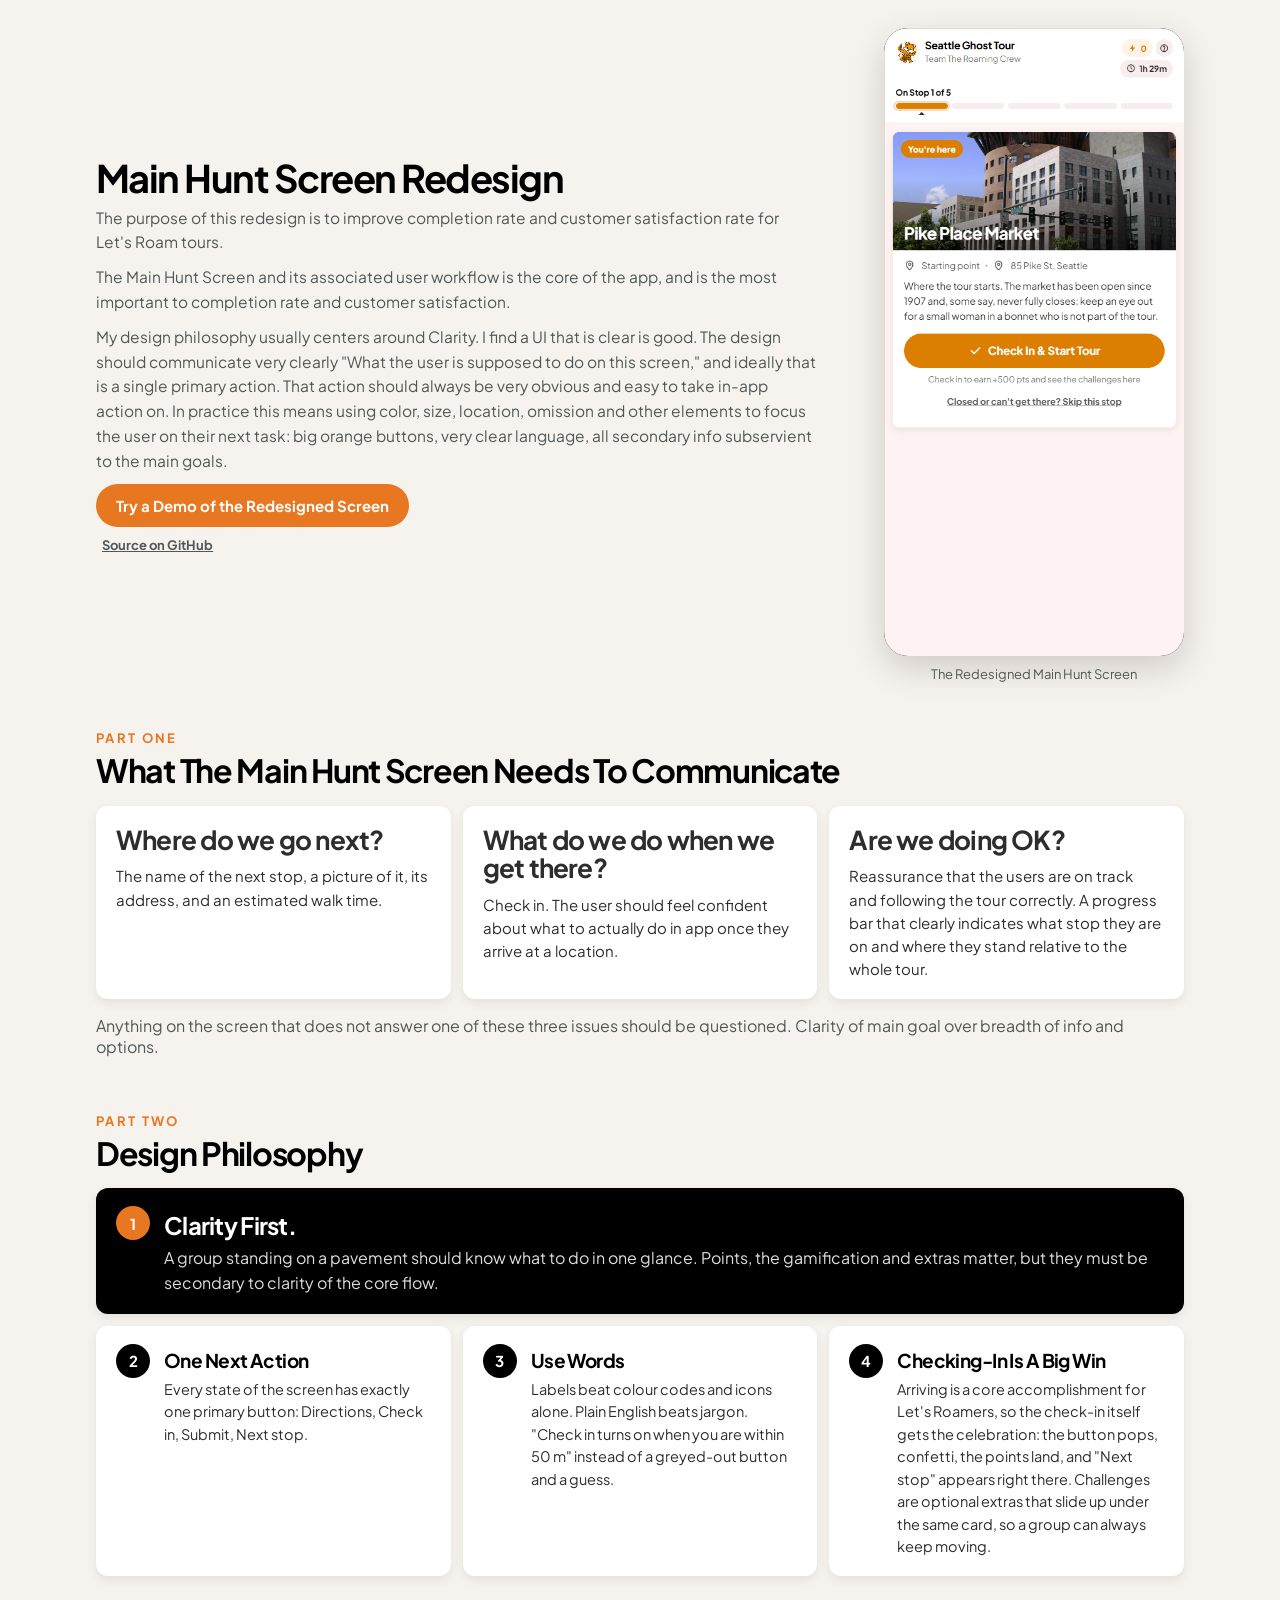
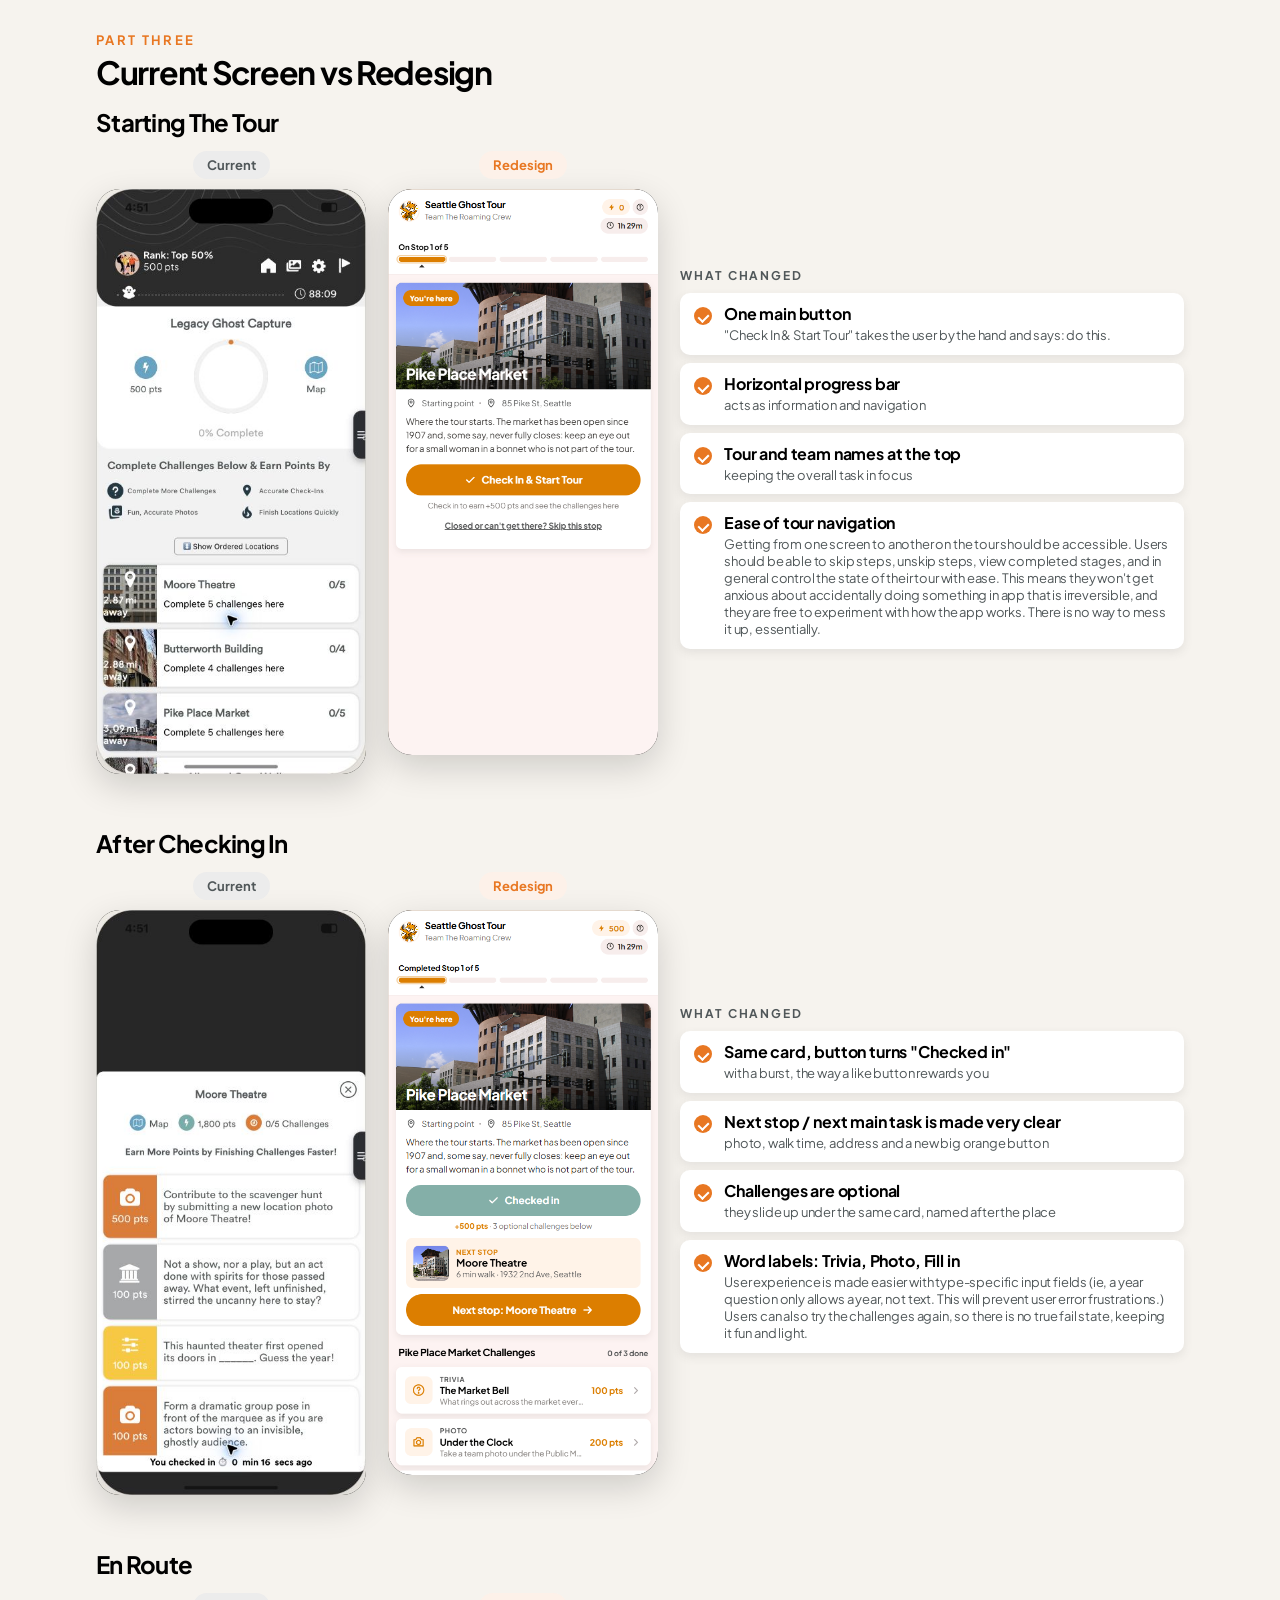
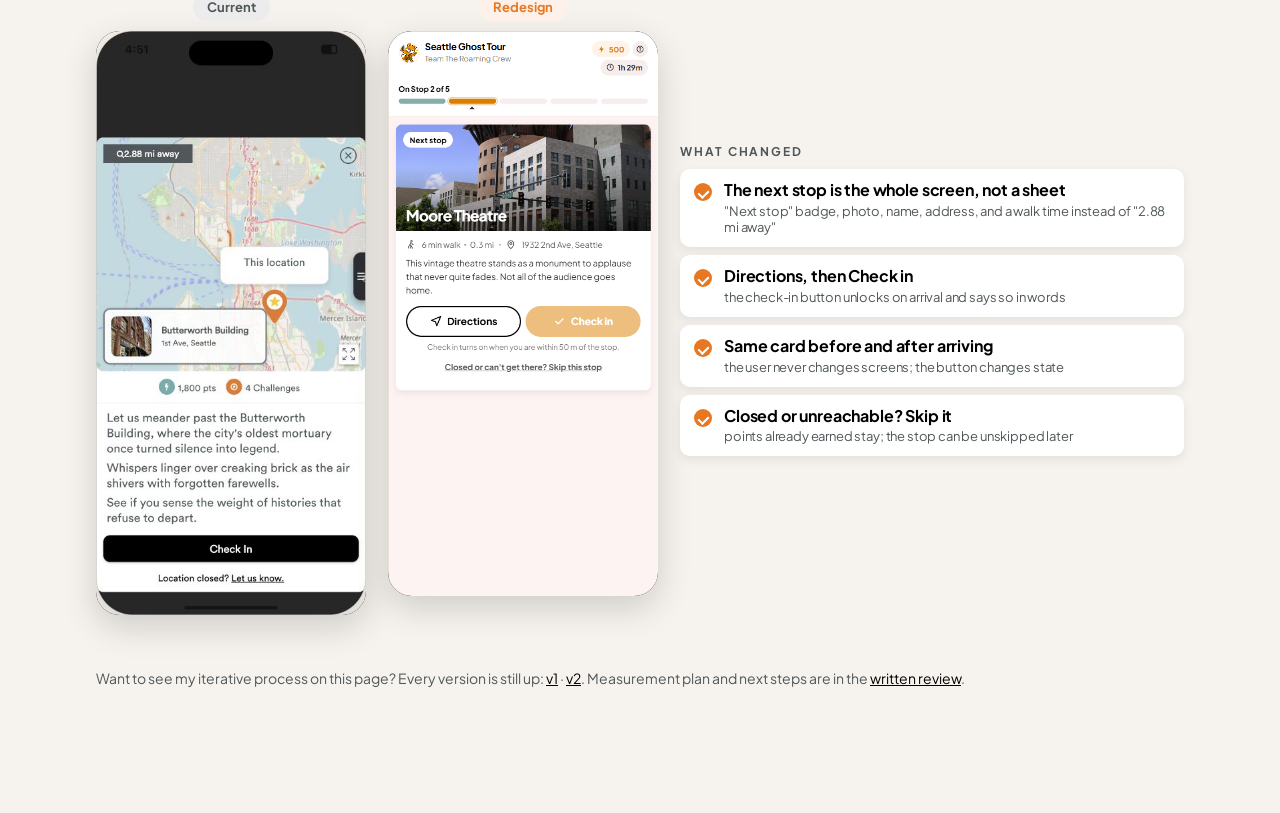
==== review-v3.html @ 187897ee "Review page copy pass: notes rewritten, en-route compares the original location sheet, footer Co-Aut" ====
<!doctype html>
<html lang="en">
<head>
  <meta charset="utf-8">
  <meta name="viewport" content="width=device-width, initial-scale=1">
  <title>Let's Roam - Main Hunt Screen Redesign</title>
  <link rel="stylesheet" href="./styles.css">
  <style>
    body { background: #F6F3EE; }
    .wrap { max-width: 1120px; margin: 0 auto; padding: 28px 16px 70px; }
    h1 { font-size: 38px; letter-spacing: -0.04em; line-height: 1.05; margin: 0 0 8px; }
    .lead { font-size: 17px; color: var(--lr-gray-3); font-weight: 500; line-height: 1.6; max-width: 720px; margin: 0 0 14px; }
    .lead a { color: var(--lr-black); }
    .cta { display: flex; gap: 10px; flex-wrap: wrap; margin: 6px 0 40px; }
    .cta a { display: inline-flex; align-items: center; gap: 8px; padding: 12px 20px; border-radius: 50px; font-weight: 700; text-decoration: none; font-size: 15px; }
    .cta a.primary { background: var(--lr-orange); color: #fff; }
    .cta a.secondary { background: #fff; color: var(--lr-black); box-shadow: inset 0 0 0 2px var(--lr-black); }

    .hero { display: grid; grid-template-columns: 1fr minmax(240px, 300px); gap: 32px; align-items: center; margin-bottom: 48px; }
    @media (max-width: 720px) { .hero { grid-template-columns: 1fr; } .hero-shot { order: -1; } }
    .hero .cta { margin-bottom: 0; }
    .hero .src { margin: 10px 0 0 6px; font-size: 13px; font-weight: 700; color: var(--lr-gray-3); }
    .hero .src a { color: var(--lr-gray-3); font-weight: 700; }
    .hero .lead { font-size: 15.5px; margin-bottom: 10px; }
    .hero-shot .cap { font-size: 13px; color: var(--lr-gray-3); font-weight: 600; text-align: center; margin: 10px 0 0; }
    .label { font-size: 13px; font-weight: 700; letter-spacing: .18em; text-transform: uppercase; color: var(--lr-orange); margin: 0 0 8px; }
    h2 { font-size: 32px; letter-spacing: -0.04em; line-height: 1.05; margin: 0 0 18px; }
    section { margin-bottom: 56px; }

    .needs { display: grid; grid-template-columns: repeat(auto-fit, minmax(260px, 1fr)); gap: 12px; }
    .need { background: #fff; border-radius: 12px; box-shadow: var(--shadow-card); padding: 20px 20px 18px; }
    .need .big { font-size: 26px; font-weight: 700; letter-spacing: -0.03em; line-height: 1.1; margin: 0 0 10px; }
    .need p { margin: 0; font-size: 15px; line-height: 1.55; font-weight: 500; color: var(--lr-gray-4); }
    .need p b { color: var(--lr-black); }
    .then { margin: 16px 0 0; font-size: 16px; font-weight: 600; color: var(--lr-gray-3); }

    .phil { display: grid; grid-template-columns: repeat(auto-fit, minmax(300px, 1fr)); gap: 12px; }
    .p { background: #fff; border-radius: 12px; box-shadow: var(--shadow-card); padding: 18px 20px; display: flex; gap: 14px; }
    .p .n { flex: none; width: 34px; height: 34px; border-radius: 50%; background: var(--lr-black); color: #fff; font-weight: 800; display: grid; place-items: center; font-size: 15px; }
    .p h3 { margin: 4px 0 6px; font-size: 19px; letter-spacing: -0.03em; }
    .p p { margin: 0; font-size: 14.5px; line-height: 1.55; font-weight: 500; color: var(--lr-gray-4); }
    .p.lead-p { grid-column: 1 / -1; background: var(--lr-black); color: #fff; }
    .p.lead-p .n { background: var(--lr-orange); }
    .p.lead-p h3 { font-size: 24px; }
    .p.lead-p p { color: #ddd; font-size: 16px; }

    /* Old | notes | new */
    .pair { margin-bottom: 54px; }
    .pair h3 { font-size: 24px; letter-spacing: -0.03em; margin: 0 0 14px; }
    .trio { display: grid; grid-template-columns: minmax(200px, 270px) minmax(200px, 270px) 1fr; gap: 22px; align-items: start; }
    .trio .notes { align-self: center; }
    @media (max-width: 820px) { .trio { grid-template-columns: 1fr 1fr; } .trio .notes { grid-column: 1 / -1; } }
    .shot { text-align: center; }
    .shot .tag { display: inline-block; padding: 6px 14px; border-radius: 50px; font-weight: 700; font-size: 13px; margin-bottom: 10px; }
    .shot .tag.old { background: var(--lr-gray-light); color: var(--lr-gray-3); }
    .shot .tag.new { background: var(--lr-off-orange); color: var(--lr-orange); }
    .frame { border-radius: 24px; overflow: hidden; box-shadow: 0 12px 34px rgba(0,0,0,.16); background: #000; }
    .frame img { width: 100%; display: block; }
    .notes { align-self: center; }
    .notes .k { font-size: 12px; font-weight: 700; letter-spacing: .16em; text-transform: uppercase; color: var(--lr-gray-3); margin: 0 0 10px; }
    .notes ul { list-style: none; margin: 0; padding: 0; }
    .notes li { position: relative; padding: 11px 14px 11px 44px; background: #fff; border-radius: 10px; box-shadow: var(--shadow-card); margin-bottom: 8px; font-size: 16px; font-weight: 700; letter-spacing: -0.01em; line-height: 1.3; }
    .notes li small { display: block; font-size: 13px; font-weight: 500; color: var(--lr-gray-3); margin-top: 2px; }
    .notes li::before { content: ""; position: absolute; left: 14px; top: 14px; width: 18px; height: 18px; border-radius: 50%; background: var(--lr-orange); }
    .notes li::after { content: ""; position: absolute; left: 19.5px; top: 19px; width: 5px; height: 8px; border: solid #fff; border-width: 0 2.5px 2.5px 0; transform: rotate(45deg); }
    .foot { font-size: 14px; color: var(--lr-gray-3); font-weight: 500; margin-top: 10px; }
    .foot a { color: var(--lr-black); }
  </style>
</head>
<body>
<div class="wrap">
  <div class="hero">
    <div class="hero-text">
      <h1>Main Hunt Screen Redesign</h1>
      <p class="lead">The purpose of this redesign is to improve completion rate and customer satisfaction rate for Let's Roam tours.</p>
      <p class="lead">The Main Hunt Screen and its associated user workflow is the core of the app, and is the most important to completion rate and customer satisfaction.</p>
      <p class="lead">My design philosophy usually centers around Clarity. I find a UI that is clear is good. The design should communicate very clearly "What the user is supposed to do on this screen," and ideally that is a single primary action. That action should always be very obvious and easy to take in-app action on. In practice this means using color, size, location, omission and other elements to focus the user on their next task: big orange buttons, very clear language, all secondary info subservient to the main goals.</p>
      <div class="cta"><a class="primary" href="./index.html">Try a Demo of the Redesigned Screen</a></div>
      <p class="src"><a href="https://github.com/mikeprimak/lets-roam-hunt">Source on GitHub</a></p>
    </div>
    <div class="hero-shot"><div class="frame"><img src="./assets/redesign/start.png" alt="Redesigned hunt screen at the first stop: Check In and Start Tour"></div><p class="cap">The Redesigned Main Hunt Screen</p></div>
  </div>

  <section>
    <p class="label">Part one</p>
    <h2>What The Main Hunt Screen Needs To Communicate</h2>
    <div class="needs">
      <div class="need"><p class="big">Where do we go next?</p><p>The name of the next stop, a picture of it, its address, and an estimated walk time.</p></div>
      <div class="need"><p class="big">What do we do when we get there?</p><p>Check in. The user should feel confident about what to actually do in app once they arrive at a location.</p></div>
      <div class="need"><p class="big">Are we doing OK?</p><p>Reassurance that the users are on track and following the tour correctly. A progress bar that clearly indicates what stop they are on and where they stand relative to the whole tour.</p></div>
    </div>
    <p class="then">Anything on the screen that does not answer one of these three issues should be questioned. Clarity of main goal over breadth of info and options.</p>
  </section>

  <section>
    <p class="label">Part two</p>
    <h2>Design Philosophy</h2>
    <div class="phil">
      <div class="p lead-p"><span class="n">1</span><div><h3>Clarity First.</h3><p>A group standing on a pavement should know what to do in one glance. Points, the gamification and extras matter, but they must be secondary to clarity of the core flow.</p></div></div>
      <div class="p"><span class="n">2</span><div><h3>One Next Action</h3><p>Every state of the screen has exactly one primary button: Directions, Check in, Submit, Next stop.</p></div></div>
      <div class="p"><span class="n">3</span><div><h3>Use Words</h3><p>Labels beat colour codes and icons alone. Plain English beats jargon. "Check in turns on when you are within 50 m" instead of a greyed-out button and a guess.</p></div></div>
      <div class="p"><span class="n">4</span><div><h3>Checking-In Is A Big Win</h3><p>Arriving is a core accomplishment for Let's Roamers, so the check-in itself gets the celebration: the button pops, confetti, the points land, and "Next stop" appears right there. Challenges are optional extras that slide up under the same card, so a group can always keep moving.</p></div></div>
    </div>
  </section>

  <section>
    <p class="label">Part three</p>
    <h2>Current Screen vs Redesign</h2>

    <div class="pair">
      <h3>Starting The Tour</h3>
      <div class="trio">
        <div class="shot"><span class="tag old">Current</span><div class="frame"><img src="./assets/current/screen-04.png" alt="Current main hunt screen"></div></div>
        <div class="shot"><span class="tag new">Redesign</span><div class="frame"><img src="./assets/redesign/start.png" alt="Redesign, first stop"></div></div>
        <div class="notes">
          <p class="k">What changed</p>
          <ul>
            <li>One main button<small>"Check In &amp; Start Tour" takes the user by the hand and says: do this.</small></li>
            <li>Horizontal progress bar<small>acts as information and navigation</small></li>
            <li>Tour and team names at the top<small>keeping the overall task in focus</small></li>
            <li>Ease of tour navigation<small>Getting from one screen to another on the tour should be accessible. Users should be able to skip steps, unskip steps, view completed stages, and in general control the state of their tour with ease. This means they won't get anxious about accidentally doing something in app that is irreversible, and they are free to experiment with how the app works. There is no way to mess it up, essentially.</small></li>
          </ul>
        </div>
      </div>
    </div>

    <div class="pair">
      <h3>After Checking In</h3>
      <div class="trio">
        <div class="shot"><span class="tag old">Current</span><div class="frame"><img src="./assets/current/screen-08.png" alt="Current challenge list sheet"></div></div>
        <div class="shot"><span class="tag new">Redesign</span><div class="frame"><img src="./assets/redesign/at-stop.png" alt="Redesign, checked in with next stop and challenges"></div></div>
        <div class="notes">
          <p class="k">What changed</p>
          <ul>
            <li>Same card, button turns "Checked in"<small>with a burst, the way a like button rewards you</small></li>
            <li>Next stop / next main task is made very clear<small>photo, walk time, address and a new big orange button</small></li>
            <li>Challenges are optional<small>they slide up under the same card, named after the place</small></li>
            <li>Word labels: Trivia, Photo, Fill in<small>User experience is made easier with type-specific input fields (ie, a year question only allows a year, not text. This will prevent user error frustrations.) Users can also try the challenges again, so there is no true fail state, keeping it fun and light.</small></li>
          </ul>
        </div>
      </div>
    </div>

    <div class="pair">
      <h3>En Route</h3>
      <div class="trio">
        <div class="shot"><span class="tag old">Current</span><div class="frame"><img src="./assets/current/screen-05.png" alt="Current location sheet with map and Check In"></div></div>
        <div class="shot"><span class="tag new">Redesign</span><div class="frame"><img src="./assets/redesign/next-stop.png" alt="Redesign, on the way to stop 2"></div></div>
        <div class="notes">
          <p class="k">What changed</p>
          <ul>
            <li>The next stop is the whole screen, not a sheet<small>"Next stop" badge, photo, name, address, and a walk time instead of "2.88 mi away"</small></li>
            <li>Directions, then Check in<small>the check-in button unlocks on arrival and says so in words</small></li>
            <li>Same card before and after arriving<small>the user never changes screens; the button changes state</small></li>
            <li>Closed or unreachable? Skip it<small>points already earned stay; the stop can be unskipped later</small></li>
          </ul>
        </div>
      </div>
    </div>

    <p class="foot">Want to see my iterative process on this page? Every version is still up: <a href="./review.html">v1</a> · <a href="./review-v2.html">v2</a>. Measurement plan and next steps are in the <a href="https://github.com/mikeprimak/lets-roam-hunt/blob/main/DESIGN_REVIEW.md">written review</a>.</p>
  </section>
</div>
</body>
</html>
---- styles.css ----
/* Let's Roam - main hunt screen redesign.
   Tokens are verbatim from the Let's Roam Design System (2026 Q3 v2). */
@font-face { font-family: "Plus Jakarta Sans"; src: url("./assets/fonts/PlusJakartaSans.ttf"); font-weight: 400 600; }
@font-face { font-family: "Plus Jakarta Sans"; src: url("./assets/fonts/PlusJakartaSansBold.ttf"); font-weight: 700 800; }

:root {
  --lr-orange: #E87722;
  --lr-orange-hover: #FF8A32;
  --lr-off-orange: #FDF1E9;
  --lr-cream: #FFF4D4;
  --lr-teal: #6AAEAA;
  --lr-navy: #335573;
  --lr-green: #7FB141;
  --lr-blue: #53A6C4;
  --lr-red: #E22222;
  --lr-yellow: #FDD264;
  --lr-black: #000;
  --lr-gray-4: #2D2D2D;
  --lr-gray-3: #505759;
  --lr-gray-2: #A7A8AA;
  --lr-gray-1: #D9D9D6;
  --lr-gray-light: #ECECEC;
  --lr-white-1: #F2F2F2;
  --lr-white: #FEFEFE;
  --text-muted: #777;
  --radius-pill: 50px;
  --radius-card: 10px;
  --radius-less: 15px;
  --shadow-card: 0 4px 10px rgba(82, 82, 82, 0.1);
  --ease: 150ms ease;
  --font: "Plus Jakarta Sans", -apple-system, "Segoe UI", Roboto, sans-serif;
}

* { box-sizing: border-box; }
html, body { margin: 0; height: 100%; }
body {
  font-family: var(--font);
  color: var(--lr-black);
  background: #E9E4DC;
  -webkit-font-smoothing: antialiased;
}
button { font: inherit; color: inherit; cursor: pointer; }
img { display: block; max-width: 100%; }

/* ---------- Demo scaffolding (not part of the app) ---------- */
.demo-bar {
  display: flex; flex-wrap: wrap; gap: 8px; align-items: center;
  padding: 10px 12px; background: #fff; border-bottom: 1px solid var(--lr-gray-1);
  font-size: 13px; color: var(--lr-gray-3);
}
.demo-bar strong { color: var(--lr-black); margin-right: 4px; }
.demo-bar button, .demo-bar a {
  padding: 7px 12px; border: 1px solid var(--lr-gray-1); border-radius: 8px; background: #fff;
  color: var(--lr-gray-4); text-decoration: none; font-size: 13px;
}
.demo-bar button:hover, .demo-bar a:hover { background: var(--lr-gray-light); }
.demo-bar button.primary { background: var(--lr-black); color: #fff; border-color: var(--lr-black); }
.demo-bar .spacer { flex: 1; }
.demo-note { text-align: center; font-size: 12px; color: var(--lr-gray-3); padding: 8px 12px 20px; }
.demo-note a { color: inherit; }

.phone {
  position: relative; width: min(100%, 430px); height: min(calc(100dvh - 110px), 900px); min-height: 560px;
  margin: 14px auto 0; background: #fff; overflow: hidden;
  border-radius: 28px; box-shadow: 0 10px 40px rgba(0,0,0,.18);
  display: flex; flex-direction: column;
}
@media (max-width: 480px) {
  /* On a phone the frame must fill the viewport exactly, or a bottom sheet lands below the fold. */
  html, body { height: 100dvh; overflow: hidden; }
  .demo-bar { flex-wrap: nowrap; overflow-x: auto; height: 48px; padding: 6px 10px; box-sizing: border-box; scrollbar-width: none; }
  .demo-bar::-webkit-scrollbar { display: none; }
  .demo-bar button, .demo-bar a, .demo-bar strong { white-space: nowrap; flex: none; }
  .demo-bar .spacer { display: none; }
  .phone { height: calc(100dvh - 48px); min-height: 0; margin: 0; border-radius: 0; box-shadow: none; }
  .demo-bar span.hint { display: none; }
  .demo-note { display: none; }
}

/* ---------- App shell ---------- */
.app { display: flex; flex-direction: column; height: 100%; position: relative; }
.screen { flex: 1; overflow-y: auto; overscroll-behavior: contain; background: var(--lr-white-1); }
.screen::-webkit-scrollbar { width: 0; }

/* Top bar: team, score, time */
.topbar {
  display: flex; align-items: center; gap: 10px; padding: 14px 16px 10px; background: #fff;
  position: sticky; top: 0; z-index: 5;
}
.topbar .team { display: flex; align-items: center; gap: 8px; min-width: 0; flex: 1; }
.topbar .team img { width: 34px; height: 34px; border-radius: 50%; object-fit: cover; border: 2px solid var(--lr-off-orange); }
.topbar { align-items: flex-start; }
.topbar .team { align-items: flex-start; }
.topbar .team img { margin-top: 2px; }
.topbar .team > div { min-width: 0; }
.topbar .team .name { font-weight: 700; font-size: 15px; line-height: 1.2; letter-spacing: -0.02em; }
.topbar .team .hunt { font-size: 12px; color: var(--text-muted); font-weight: 600; margin-top: 2px; }
.topbar .stats { display: flex; flex-direction: column; align-items: flex-end; gap: 4px; flex: none; }
.topbar .stats .row { display: flex; gap: 4px; }
.topbar .pill { flex: none; padding: 5px 9px; font-size: 12px; }
.topbar .pill.icon-only { padding: 6px; }
.topbar .pill svg { width: 13px; height: 13px; }
.pill {
  display: inline-flex; align-items: center; gap: 5px; padding: 6px 11px; border-radius: var(--radius-pill);
  font-size: 13px; font-weight: 700; background: var(--lr-gray-light); color: var(--lr-gray-4); white-space: nowrap;
  border: 0;
}
.pill svg { width: 15px; height: 15px; }
.pill.score { background: var(--lr-off-orange); color: var(--lr-orange); }
.pill.score.bump { animation: bump 500ms ease; }
.pill.time.low { background: #FBE3E3; color: var(--lr-red); }
.pill.icon-only { padding: 8px; }
@keyframes bump { 30% { transform: scale(1.12); } }

/* Route progress */
.route { background: #fff; padding: 4px 16px 14px; border-bottom: 1px solid var(--lr-gray-light); }
.route .label { display: flex; justify-content: space-between; font-size: 12px; font-weight: 700; color: var(--lr-gray-3); margin-bottom: 8px; }
.route .label b { color: var(--lr-black); }
.route .steps { display: flex; gap: 6px; padding-bottom: 6px; }
.route .step {
  flex: 1; height: 8px; border-radius: 4px; background: var(--lr-gray-light); position: relative;
  border: 0; padding: 0; transition: background var(--ease);
}
.route .step.done { background: var(--lr-teal); }
.route .step.current { background: var(--lr-orange); }
.route .step.current::after {
  content: ""; position: absolute; inset: -3px; border-radius: 7px; border: 2px solid var(--lr-orange); opacity: .35;
}
.route .step.skipped { background: var(--lr-gray-2); }
.route .step.tappable { cursor: pointer; }
.route .step.tappable:hover { filter: brightness(.92); }
.route .step.shown::before { content: ""; position: absolute; left: 50%; bottom: -9px; width: 0; height: 0; margin-left: -5px; border: 5px solid transparent; border-bottom-color: var(--lr-gray-4); }
.route .step:not(.tappable) { cursor: default; }
.route .label .tap-hint { font-weight: 600; color: var(--lr-gray-2); }
.revisit-bar {
  display: flex; align-items: center; gap: 10px; margin: 12px 12px 0; padding: 10px 12px 10px 14px; border-radius: var(--radius-card);
  background: var(--lr-navy); color: #fff; font-size: 13px; font-weight: 700;
}
.revisit-bar svg { width: 18px; height: 18px; flex: none; }
.revisit-bar span { flex: 1; }
.revisit-bar .btn { background: #fff; color: var(--lr-navy); padding: 9px 12px; font-size: 13px; white-space: nowrap; }
.revisit-bar .btn svg { width: 16px; height: 16px; }
.stop-photo .badge.done { background: var(--lr-teal); }

/* Generic card */
.card {
  background: #fff; border-radius: var(--radius-card); box-shadow: var(--shadow-card); margin: 12px 12px 0;
  overflow: hidden;
}
.card-body { padding: 14px 16px; }

/* Current stop hero */
.stop-photo { position: relative; height: 170px; background: var(--lr-navy); }
.stop-photo img { width: 100%; height: 100%; object-fit: cover; filter: saturate(.85); }
.stop-photo .shade { position: absolute; inset: 0; background: linear-gradient(180deg, rgba(0,0,0,0) 40%, rgba(0,0,0,.55)); }
.stop-photo .badge {
  position: absolute; top: 12px; left: 12px; padding: 5px 10px; border-radius: var(--radius-pill);
  background: var(--lr-orange); color: #fff; font-size: 12px; font-weight: 700; letter-spacing: .02em;
}
.stop-photo .badge.next { background: #fff; color: var(--lr-black); }
.stop-photo h2 { position: absolute; left: 16px; right: 16px; bottom: 12px; margin: 0; color: #fff; font-size: 24px; font-weight: 700; letter-spacing: -0.03em; line-height: 1.05; }
.stop-compact { display: flex; align-items: center; gap: 12px; padding: 12px 16px; }
.stop-compact img { width: 52px; height: 52px; border-radius: 8px; object-fit: cover; }
.stop-compact h2 { margin: 0; font-size: 18px; letter-spacing: -0.02em; }
.stop-compact .sub { font-size: 12px; color: var(--lr-teal); font-weight: 700; display: flex; align-items: center; gap: 4px; }
.stop-compact .sub svg { width: 14px; height: 14px; }

.meta { display: flex; align-items: center; gap: 8px; flex-wrap: wrap; font-size: 13px; color: var(--lr-gray-3); font-weight: 600; }
.meta > span { display: inline-flex; align-items: center; gap: 6px; }
.meta .dot { width: 3px; height: 3px; border-radius: 50%; background: var(--lr-gray-2); }
.meta svg { width: 16px; height: 16px; vertical-align: -3px; margin-right: 3px; }
.lore { font-size: 14px; line-height: 1.55; color: var(--lr-gray-4); margin: 10px 0 0; font-weight: 500; }
.lore.clamp { display: -webkit-box; -webkit-line-clamp: 4; -webkit-box-orient: vertical; overflow: hidden; }
.linkbtn { background: none; border: 0; padding: 4px 0; font-size: 13px; font-weight: 700; color: var(--lr-gray-3); text-decoration: underline; }
.linkbtn:hover { color: var(--lr-orange); }

/* Buttons (DS: pill, orange primary, 150ms) */
.btn {
  display: inline-flex; align-items: center; justify-content: center; gap: 8px; width: 100%;
  padding: 15px 20px; border-radius: var(--radius-pill); border: 0; font-weight: 700; font-size: 16px;
  transition: background var(--ease), opacity var(--ease), transform var(--ease);
}
.btn svg { width: 20px; height: 20px; }
.btn.primary { background: var(--lr-orange); color: #fff; }
.btn.primary:hover { background: var(--lr-orange-hover); }
.btn.primary:active { transform: scale(.98); }
.btn.primary:disabled { opacity: .5; cursor: not-allowed; }
.btn.secondary { background: #fff; color: var(--lr-black); box-shadow: inset 0 0 0 2px var(--lr-black); }
.btn.secondary:hover { background: var(--lr-gray-light); }
.btn.dark { background: var(--lr-black); color: #fff; }
.btn.dark:hover { background: var(--lr-gray-4); }
.btn.checked { background: var(--lr-teal); color: #fff; position: relative; overflow: visible; }
.btn.checked:disabled { opacity: 1; cursor: default; }
.btn.checked.pop { animation: pop 600ms cubic-bezier(.2,.9,.3,1.4); }
@keyframes pop { 0% { transform: scale(.92); } 45% { transform: scale(1.08); } 100% { transform: scale(1); } }
.burst { position: absolute; left: 50%; top: 50%; width: 0; height: 0; pointer-events: none; }
.burst i {
  position: absolute; left: -4px; top: -4px; width: 8px; height: 8px; border-radius: 50%; background: var(--c);
  transform: rotate(var(--a)) translateX(0); opacity: 0; animation: fly 750ms ease-out forwards;
}
.burst i:nth-child(odd) { width: 6px; height: 6px; border-radius: 2px; }
@keyframes fly { 0% { opacity: 1; transform: rotate(var(--a)) translateX(10px) scale(1); } 100% { opacity: 0; transform: rotate(var(--a)) translateX(var(--d)) scale(.3); } }
.earned-note { color: var(--lr-orange); display: inline-block; }
.earned-note.rise { animation: risein 500ms 200ms ease both; }
@keyframes risein { from { opacity: 0; transform: translateY(8px); } }
.challenges.slide-in { animation: slideup 550ms 250ms cubic-bezier(.2,.8,.2,1) both; }
@keyframes slideup { from { opacity: 0; transform: translateY(40px); } }
.btn.ghost { background: var(--lr-gray-light); color: var(--lr-gray-4); }
.btn.sm { padding: 10px 14px; font-size: 14px; width: auto; }
.btn-row { display: flex; gap: 8px; margin-top: 14px; }
.btn-row .btn { width: auto; flex: 1; }
.cta-note { text-align: center; font-size: 12px; color: var(--text-muted); font-weight: 600; margin-top: 8px; }

/* Check-in state strip */
.strip {
  display: flex; align-items: center; gap: 10px; padding: 10px 16px; background: var(--lr-off-orange);
  font-size: 13px; font-weight: 700; color: var(--lr-gray-4);
}
.strip.teal { background: #E4F1F0; color: #2F6B67; }
.strip svg { width: 18px; height: 18px; flex: none; }
.strip .pts { margin-left: auto; color: var(--lr-orange); }
.strip.all-done { margin: 8px 12px 0; border-radius: var(--radius-card); }
.strip.all-done .pts { color: #2F6B67; }
.sheet-h3 { font-size: 13px; font-weight: 700; letter-spacing: .12em; text-transform: uppercase; color: var(--lr-gray-3); margin: 18px 0 8px; }
.faq details { background: var(--lr-white-1); border-radius: 10px; margin-bottom: 6px; }
.faq summary { list-style: none; cursor: pointer; display: flex; align-items: center; gap: 8px; padding: 12px 14px; font-weight: 700; font-size: 14.5px; }
.faq summary::-webkit-details-marker { display: none; }
.faq summary .chev { margin-left: auto; width: 18px; height: 18px; color: var(--lr-gray-2); transition: transform var(--ease); flex: none; }
.faq details[open] summary .chev { transform: rotate(90deg); }
.faq .rules { margin: 0 14px 6px; }
.faq .rules li { border-bottom-color: var(--lr-gray-1); }
.faq p { margin: 0; padding: 0 14px 12px; font-size: 14px; line-height: 1.55; font-weight: 500; color: var(--lr-gray-4); }

/* Challenge list */
.section-head { display: flex; align-items: baseline; justify-content: space-between; padding: 18px 16px 6px; }
.section-head h3 { margin: 0; font-size: 16px; font-weight: 700; letter-spacing: -0.02em; }
.section-head .count { font-size: 12px; font-weight: 700; color: var(--lr-gray-3); }
.challenge {
  display: flex; align-items: center; gap: 12px; width: 100%; text-align: left; background: #fff; border: 0;
  border-radius: var(--radius-card); box-shadow: var(--shadow-card); padding: 12px 14px; margin: 8px 12px 0;
  width: calc(100% - 24px); transition: transform var(--ease), box-shadow var(--ease);
}
.challenge:hover { box-shadow: 0 6px 14px rgba(82,82,82,.16); }
.challenge:active { transform: scale(.99); }
.challenge .tile {
  width: 44px; height: 44px; border-radius: 10px; display: grid; place-items: center; flex: none;
  background: var(--lr-off-orange); color: var(--lr-orange);
}
.challenge .tile svg { width: 22px; height: 22px; }
.challenge.done .tile { background: #E4F1F0; color: var(--lr-teal); }
.challenge.skipped .tile { background: var(--lr-gray-light); color: var(--lr-gray-2); }
.challenge .text { flex: 1; min-width: 0; display: flex; flex-direction: column; }
.challenge .kind { font-size: 11px; font-weight: 700; letter-spacing: .08em; text-transform: uppercase; color: var(--lr-gray-3); }
.challenge .title { font-size: 15px; font-weight: 700; margin: 1px 0; }
.challenge .snippet { display: block; font-size: 12.5px; color: var(--text-muted); font-weight: 500; white-space: nowrap; overflow: hidden; text-overflow: ellipsis; }
.challenge .pts { font-weight: 700; font-size: 14px; color: var(--lr-orange); white-space: nowrap; }
.challenge.done .pts { color: var(--lr-teal); }
.challenge.skipped .pts, .challenge.skipped .title { color: var(--lr-gray-2); }
.challenge .chev { width: 18px; height: 18px; color: var(--lr-gray-2); flex: none; }
.challenge.optional .kind { color: var(--lr-blue); }

/* Stop complete / hunt complete card */
.celebrate { text-align: center; padding: 20px 16px 16px; }
.celebrate img { width: 120px; margin: 0 auto 6px; }
.celebrate h2 { margin: 0; font-size: 24px; letter-spacing: -0.03em; }
.celebrate .earned { font-size: 15px; color: var(--lr-gray-3); font-weight: 600; margin: 4px 0 0; }
.celebrate .earned b { color: var(--lr-orange); font-size: 22px; }
.next-stop {
  display: flex; align-items: center; gap: 12px; margin: 16px 0 0; padding: 12px; border-radius: var(--radius-card);
  background: var(--lr-off-orange); text-align: left;
}
.next-stop img { width: 56px; height: 56px; border-radius: 8px; object-fit: cover; }
.next-stop > div { flex: 1; min-width: 0; }
.next-stop .k { font-size: 11px; font-weight: 700; letter-spacing: .08em; text-transform: uppercase; color: var(--lr-orange); }
.next-stop .n { font-size: 16px; font-weight: 700; }
.next-stop .w { font-size: 13px; color: var(--lr-gray-3); font-weight: 600; }
.summary { display: grid; grid-template-columns: 1fr 1fr 1fr; gap: 8px; margin-top: 14px; }
.summary div { background: var(--lr-white-1); border-radius: 8px; padding: 10px 6px; }
.summary b { display: block; font-size: 18px; letter-spacing: -0.02em; }
.summary span { font-size: 11px; color: var(--lr-gray-3); font-weight: 700; }

/* Bottom sheet (one layer, never stacked) */
.scrim { position: absolute; inset: 0; background: rgba(0,0,0,.45); z-index: 20; animation: fade 150ms ease; }
.sheet {
  position: absolute; left: 0; right: 0; bottom: 0; z-index: 21; background: #fff;
  border-radius: 20px 20px 0 0; max-height: 88%; display: flex; flex-direction: column;
  animation: rise 220ms cubic-bezier(.2,.8,.2,1);
}
.sheet.still, .scrim.still { animation: none; }
.sheet-inner { display: flex; flex-direction: column; min-height: 0; }
.sheet-inner.swap { animation: fade 180ms ease; }
.sheet .grab { width: 40px; height: 4px; border-radius: 2px; background: var(--lr-gray-1); margin: 10px auto 0; }
.sheet .sheet-head { display: flex; align-items: center; gap: 10px; padding: 10px 16px 6px; }
.sheet .sheet-head .kind { font-size: 12px; font-weight: 700; letter-spacing: .08em; text-transform: uppercase; color: var(--lr-gray-3); flex: 1; }
.sheet .sheet-head .kind b { color: var(--lr-orange); margin-left: 6px; letter-spacing: 0; text-transform: none; font-size: 13px; }
.iconbtn { width: 36px; height: 36px; border-radius: 50%; border: 0; background: var(--lr-gray-light); display: grid; place-items: center; }
.iconbtn svg { width: 18px; height: 18px; }
.iconbtn:hover { background: var(--lr-gray-1); }
.sheet .sheet-body { padding: 4px 16px 20px; overflow-y: auto; }
.sheet .sheet-body::-webkit-scrollbar { width: 0; }
.sheet .sheet-body { scrollbar-width: none; }
.sheet h2 { margin: 6px 0 12px; font-size: 20px; line-height: 1.3; letter-spacing: -0.02em; }
.sheet .q-progress { font-size: 12px; font-weight: 700; color: var(--lr-gray-3); }
@keyframes rise { from { transform: translateY(40px); opacity: 0; } }
@keyframes fade { from { opacity: 0; } }

/* Answer controls */
.choices { display: flex; flex-direction: column; gap: 8px; }
.choice {
  display: flex; align-items: center; gap: 12px; padding: 14px 16px; border-radius: var(--radius-less);
  background: var(--lr-white-1); border: 2px solid transparent; text-align: left; font-weight: 600; font-size: 15px;
  transition: border-color var(--ease), background var(--ease);
}
.choice .radio { width: 20px; height: 20px; border-radius: 50%; border: 2px solid var(--lr-gray-2); flex: none; }
.choice.selected { border-color: var(--lr-orange); background: var(--lr-off-orange); }
.choice.selected .radio { border-color: var(--lr-orange); background: radial-gradient(var(--lr-orange) 45%, transparent 50%); }
.choice.correct { border-color: var(--lr-teal); background: #E4F1F0; }
.choice.wrong { border-color: var(--lr-red); background: #FBE3E3; }
.textinput {
  width: 100%; padding: 15px 16px; border-radius: var(--radius-less); border: 2px solid var(--lr-gray-1); font: inherit;
  font-size: 17px; font-weight: 600; background: #fff; outline: none;
}
.textinput:focus { border-color: var(--lr-orange); box-shadow: 0 0 0 4px rgba(232,119,34,.26); }
.textinput.wrong { border-color: var(--lr-red); animation: shake 300ms; }
@keyframes shake { 25% { transform: translateX(-4px); } 75% { transform: translateX(4px); } }
.wheel-wrap { position: relative; height: 176px; border-radius: var(--radius-less); background: var(--lr-white-1); overflow: hidden; border: 2px solid transparent; }
.wheel-wrap.wrong { border-color: var(--lr-red); }
.wheel-band { position: absolute; left: 10px; right: 10px; top: 66px; height: 44px; border-radius: 10px; background: var(--lr-off-orange); border: 2px solid var(--lr-orange); pointer-events: none; }
.wheel { position: absolute; inset: 0; overflow-y: auto; scroll-snap-type: y mandatory; padding: 66px 0; scrollbar-width: none; -webkit-mask-image: linear-gradient(transparent, #000 35%, #000 65%, transparent); mask-image: linear-gradient(transparent, #000 35%, #000 65%, transparent); }
.wheel::-webkit-scrollbar { display: none; }
.wheel > div { height: 44px; scroll-snap-align: center; display: grid; place-items: center; font-size: 22px; font-weight: 600; color: var(--lr-gray-2); }
.wheel > div.on { color: var(--lr-black); font-weight: 800; }
.wheel[data-locked] { pointer-events: none; }
.next-block { margin-top: 4px; }
.next-block .next-stop { margin-top: 6px; }
.next-block .btn-row { margin-top: 10px; }
.next-block.rise-in { animation: risein 500ms 350ms ease both; }
.photo-drop {
  display: grid; place-items: center; gap: 6px; padding: 22px; border-radius: var(--radius-less);
  border: 2px dashed var(--lr-gray-1); background: var(--lr-white-1); text-align: center; color: var(--lr-gray-3); font-weight: 600; font-size: 14px;
}
.photo-drop img { width: 110px; }
.photo-preview { border-radius: var(--radius-less); overflow: hidden; height: 180px; }
.photo-preview img { width: 100%; height: 100%; object-fit: cover; }
.helper { display: flex; justify-content: space-between; align-items: center; margin-top: 12px; }
.hintbox { margin-top: 10px; padding: 10px 12px; border-radius: 8px; background: var(--lr-cream); font-size: 14px; font-weight: 600; color: #5A4300; }
.feedback { display: flex; align-items: center; gap: 10px; margin-top: 12px; padding: 12px 14px; border-radius: var(--radius-card); font-weight: 700; font-size: 15px; }
.feedback.ok { background: #E4F1F0; color: #2F6B67; }
.feedback.bad { background: #FBE3E3; color: #9E1B1B; }
.feedback.neutral { background: var(--lr-gray-light); color: var(--lr-gray-4); }
.feedback svg { width: 22px; height: 22px; flex: none; }
.feedback .pts { margin-left: auto; font-size: 18px; }
.sheet .actions { margin-top: 14px; display: flex; flex-direction: column; gap: 8px; }

/* Map view */
.mapview { position: absolute; inset: 0; background: #EEF0EA; z-index: 10; display: flex; flex-direction: column; animation: fade 150ms ease; }
.mapview svg.map { flex: 1; width: 100%; height: 100%; }
.mapview .map-top { position: absolute; top: 12px; left: 12px; right: 12px; display: flex; gap: 8px; align-items: center; z-index: 2; }
.mapview .map-top .pill { background: #fff; box-shadow: var(--shadow-card); }
.mapview .map-card {
  position: absolute; left: 12px; right: 12px; bottom: 12px; background: #fff; border-radius: var(--radius-card); box-shadow: 0 6px 20px rgba(0,0,0,.18);
  padding: 14px 16px; z-index: 2;
}
.mapview .map-card h3 { margin: 0 0 2px; font-size: 17px; letter-spacing: -0.02em; }
.pin-label { font: 700 11px var(--font); fill: #fff; }
.you { animation: pulse 1.6s ease-out infinite; transform-origin: center; }
@keyframes pulse { 0% { opacity: .7; transform: scale(.6); } 100% { opacity: 0; transform: scale(1.6); } }

/* Help sheet */
.rules { list-style: none; padding: 0; margin: 0; }
.rules li { display: flex; justify-content: space-between; padding: 10px 0; border-bottom: 1px solid var(--lr-gray-light); font-size: 14px; font-weight: 600; }
.rules li b { color: var(--lr-orange); }
.rules li b.neg { color: var(--lr-gray-3); }
.help-actions { display: grid; gap: 8px; margin-top: 14px; }

/* Toast */
.toast {
  position: absolute; left: 50%; top: 80px; transform: translateX(-50%); z-index: 30; background: var(--lr-black); color: #fff;
  padding: 10px 16px; border-radius: var(--radius-pill); font-weight: 700; font-size: 14px; box-shadow: 0 6px 20px rgba(0,0,0,.25);
  display: flex; align-items: center; gap: 8px; animation: toastin 250ms ease; white-space: nowrap;
}
.toast svg { width: 18px; height: 18px; }
@keyframes toastin { from { opacity: 0; transform: translate(-50%, -8px); } }

.sr { position: absolute; width: 1px; height: 1px; overflow: hidden; clip: rect(0 0 0 0); }
.spacer-bottom { height: 24px; }
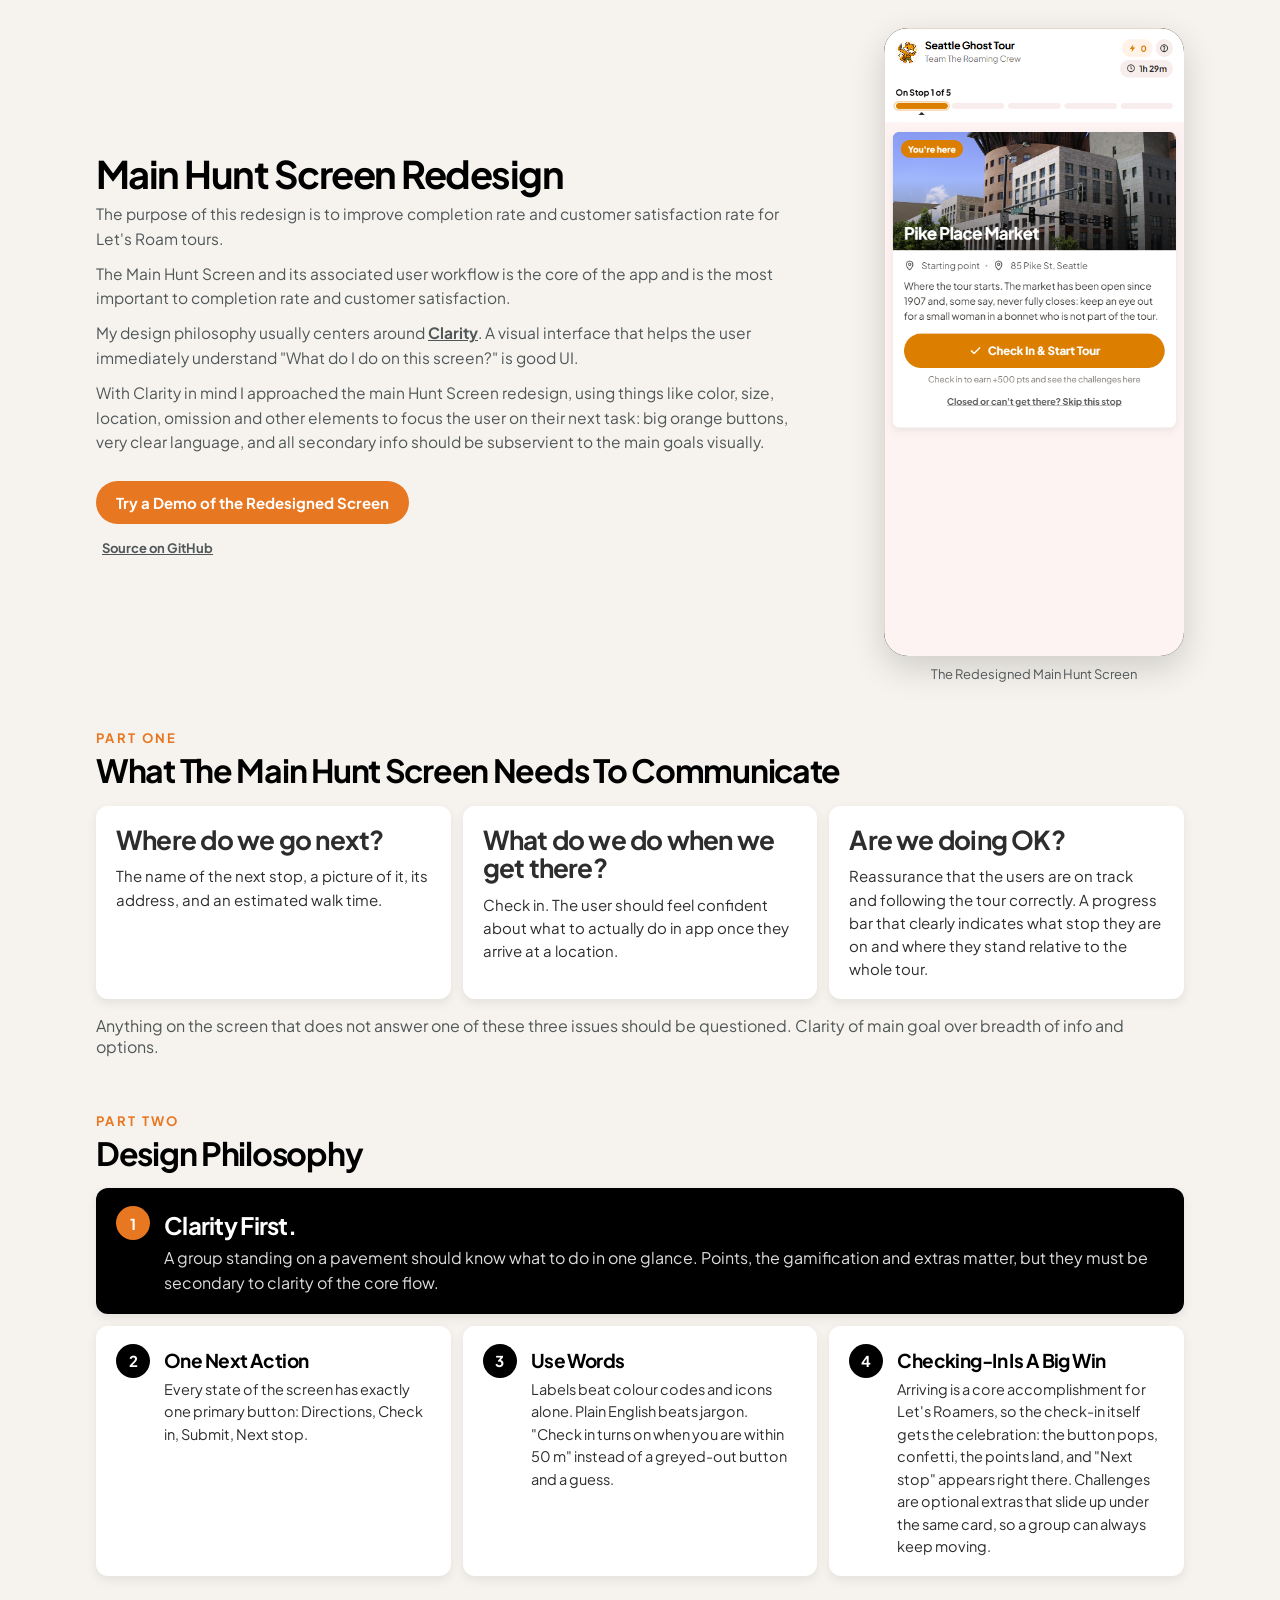
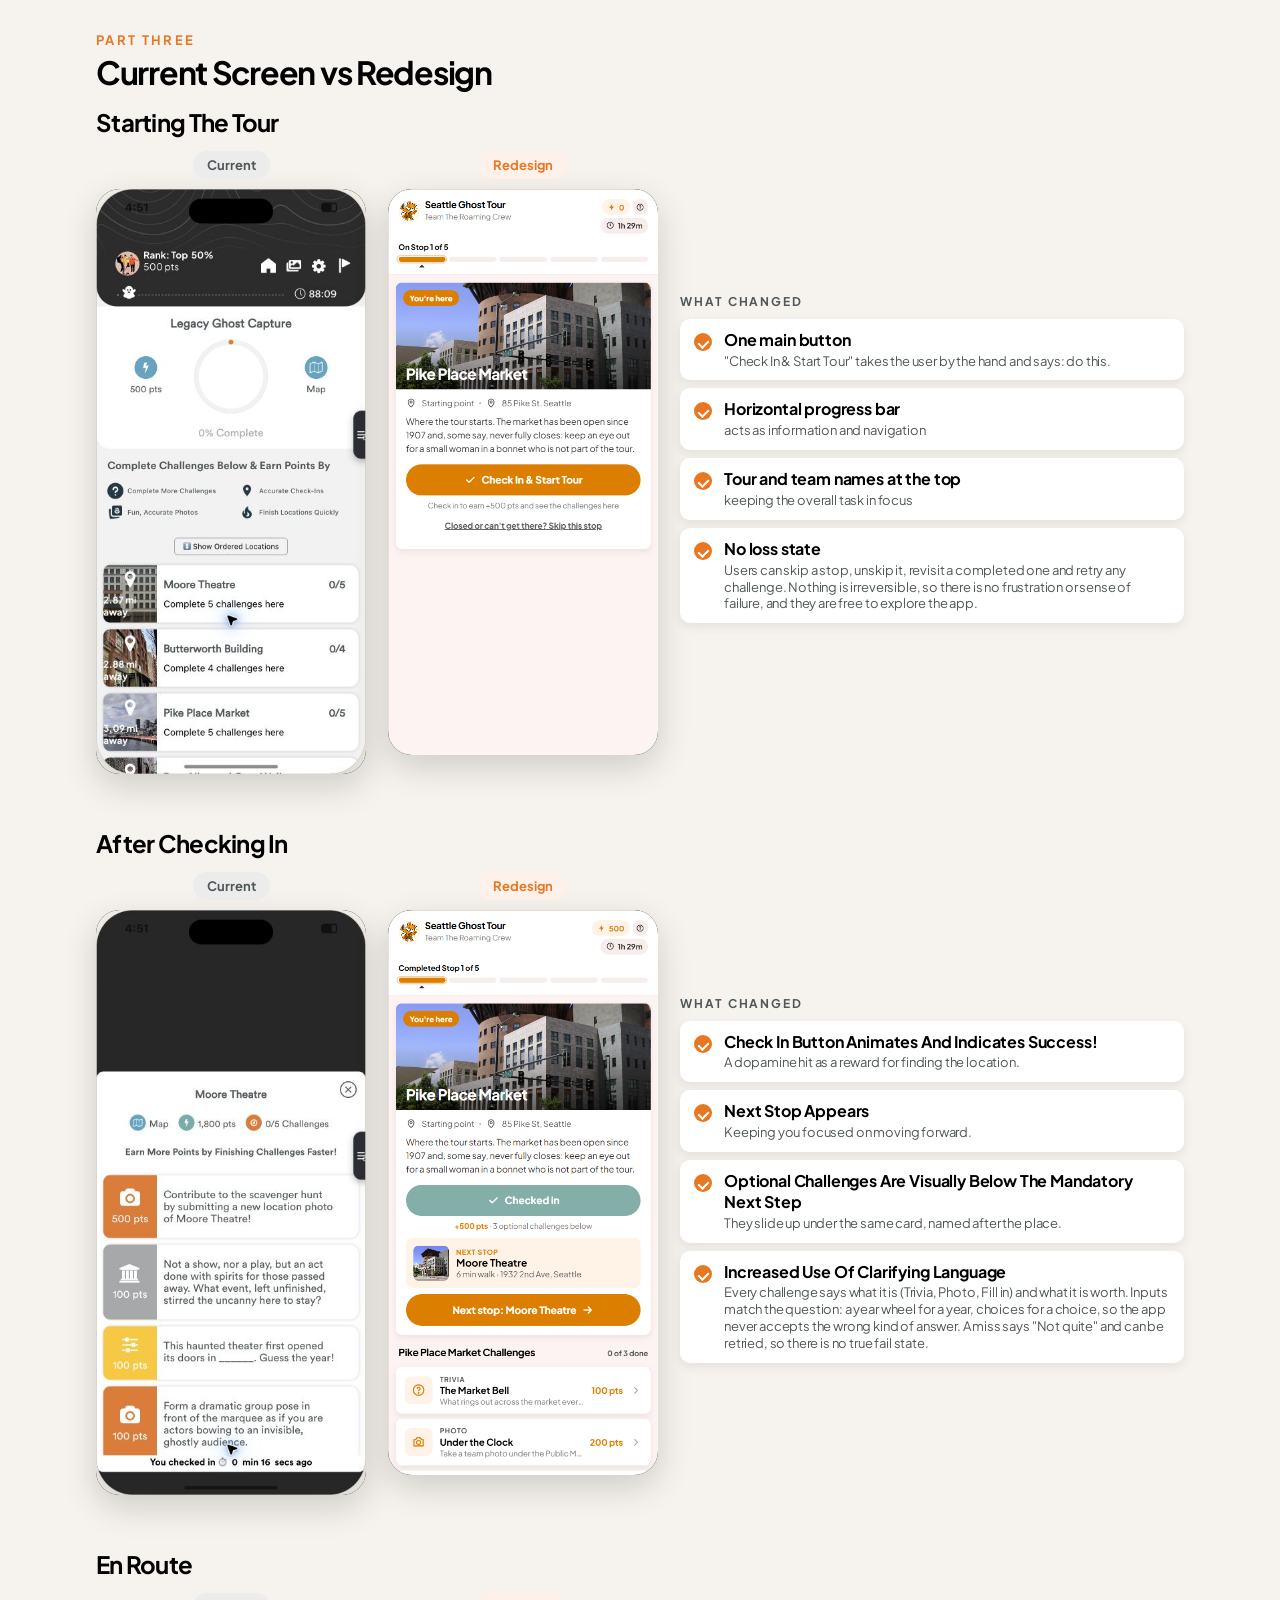
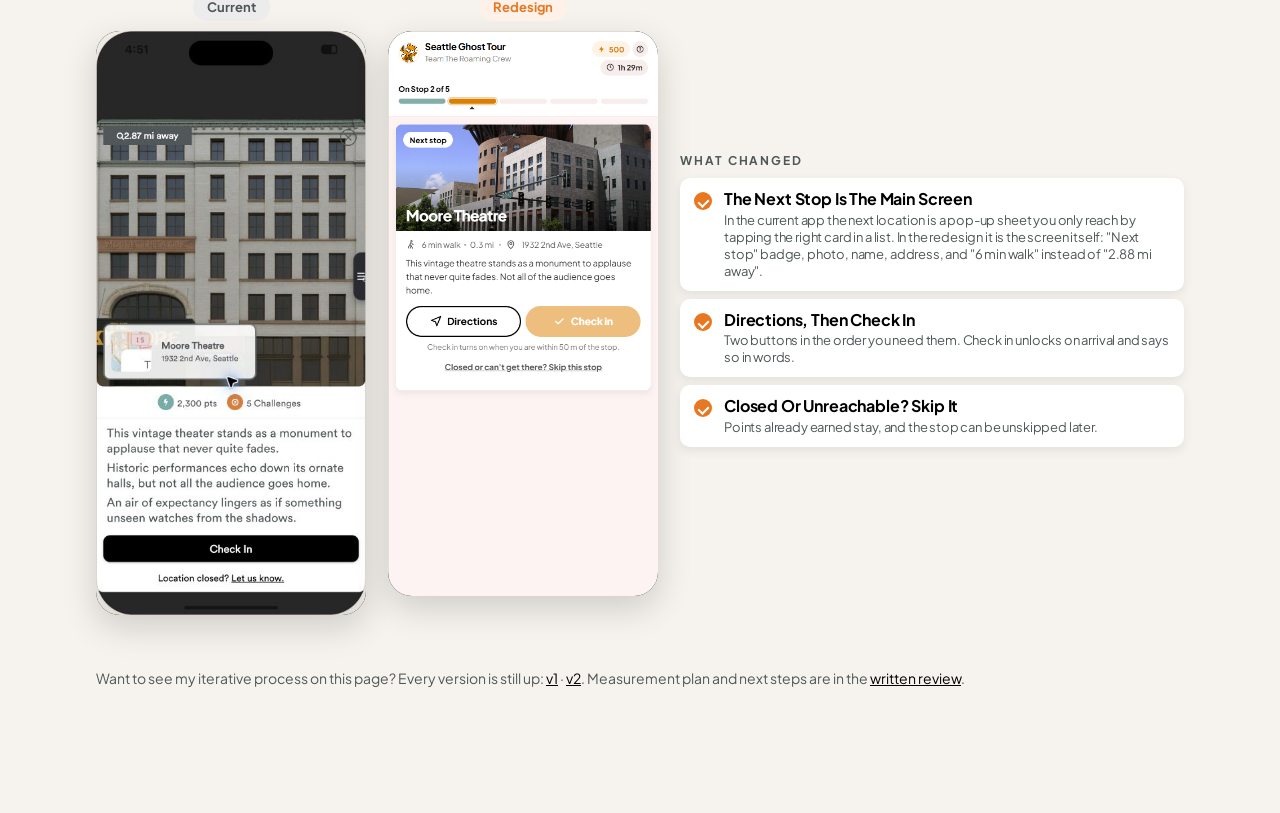
==== commit d5518897: "Review page: hero copy, no-loss-state note, after-check-in notes, en-route against the original loca" ====
--- a/review-v3.html
+++ b/review-v3.html
@@ -18,8 +18,8 @@
 
     .hero { display: grid; grid-template-columns: 1fr minmax(240px, 300px); gap: 32px; align-items: center; margin-bottom: 48px; }
     @media (max-width: 720px) { .hero { grid-template-columns: 1fr; } .hero-shot { order: -1; } }
-    .hero .cta { margin-bottom: 0; }
-    .hero .src { margin: 10px 0 0 6px; font-size: 13px; font-weight: 700; color: var(--lr-gray-3); }
+    .hero .cta { margin: 26px 0 0; }
+    .hero .src { margin: 16px 0 0 6px; font-size: 13px; font-weight: 700; color: var(--lr-gray-3); }
     .hero .src a { color: var(--lr-gray-3); font-weight: 700; }
     .hero .lead { font-size: 15.5px; margin-bottom: 10px; }
     .hero-shot .cap { font-size: 13px; color: var(--lr-gray-3); font-weight: 600; text-align: center; margin: 10px 0 0; }
@@ -73,8 +73,9 @@
     <div class="hero-text">
       <h1>Main Hunt Screen Redesign</h1>
       <p class="lead">The purpose of this redesign is to improve completion rate and customer satisfaction rate for Let's Roam tours.</p>
-      <p class="lead">The Main Hunt Screen and its associated user workflow is the core of the app, and is the most important to completion rate and customer satisfaction.</p>
-      <p class="lead">My design philosophy usually centers around Clarity. I find a UI that is clear is good. The design should communicate very clearly "What the user is supposed to do on this screen," and ideally that is a single primary action. That action should always be very obvious and easy to take in-app action on. In practice this means using color, size, location, omission and other elements to focus the user on their next task: big orange buttons, very clear language, all secondary info subservient to the main goals.</p>
+      <p class="lead">The Main Hunt Screen and its associated user workflow is the core of the app and is the most important to completion rate and customer satisfaction.</p>
+      <p class="lead">My design philosophy usually centers around <b><u>Clarity</u></b>. A visual interface that helps the user immediately understand "What do I do on this screen?" is good UI.</p>
+      <p class="lead">With Clarity in mind I approached the main Hunt Screen redesign, using things like color, size, location, omission and other elements to focus the user on their next task: big orange buttons, very clear language, and all secondary info should be subservient to the main goals visually.</p>
       <div class="cta"><a class="primary" href="./index.html">Try a Demo of the Redesigned Screen</a></div>
       <p class="src"><a href="https://github.com/mikeprimak/lets-roam-hunt">Source on GitHub</a></p>
     </div>
@@ -118,7 +119,7 @@
             <li>One main button<small>"Check In &amp; Start Tour" takes the user by the hand and says: do this.</small></li>
             <li>Horizontal progress bar<small>acts as information and navigation</small></li>
             <li>Tour and team names at the top<small>keeping the overall task in focus</small></li>
-            <li>Ease of tour navigation<small>Getting from one screen to another on the tour should be accessible. Users should be able to skip steps, unskip steps, view completed stages, and in general control the state of their tour with ease. This means they won't get anxious about accidentally doing something in app that is irreversible, and they are free to experiment with how the app works. There is no way to mess it up, essentially.</small></li>
+            <li>No loss state<small>Users can skip a stop, unskip it, revisit a completed one and retry any challenge. Nothing is irreversible, so there is no frustration or sense of failure, and they are free to explore the app.</small></li>
           </ul>
         </div>
       </div>
@@ -132,10 +133,10 @@
         <div class="notes">
           <p class="k">What changed</p>
           <ul>
-            <li>Same card, button turns "Checked in"<small>with a burst, the way a like button rewards you</small></li>
-            <li>Next stop / next main task is made very clear<small>photo, walk time, address and a new big orange button</small></li>
-            <li>Challenges are optional<small>they slide up under the same card, named after the place</small></li>
-            <li>Word labels: Trivia, Photo, Fill in<small>User experience is made easier with type-specific input fields (ie, a year question only allows a year, not text. This will prevent user error frustrations.) Users can also try the challenges again, so there is no true fail state, keeping it fun and light.</small></li>
+            <li>Check In Button Animates And Indicates Success!<small>A dopamine hit as a reward for finding the location.</small></li>
+            <li>Next Stop Appears<small>Keeping you focused on moving forward.</small></li>
+            <li>Optional Challenges Are Visually Below The Mandatory Next Step<small>They slide up under the same card, named after the place.</small></li>
+            <li>Increased Use Of Clarifying Language<small>Every challenge says what it is (Trivia, Photo, Fill in) and what it is worth. Inputs match the question: a year wheel for a year, choices for a choice, so the app never accepts the wrong kind of answer. A miss says "Not quite" and can be retried, so there is no true fail state.</small></li>
           </ul>
         </div>
       </div>
@@ -144,15 +145,14 @@
     <div class="pair">
       <h3>En Route</h3>
       <div class="trio">
-        <div class="shot"><span class="tag old">Current</span><div class="frame"><img src="./assets/current/screen-05.png" alt="Current location sheet with map and Check In"></div></div>
+        <div class="shot"><span class="tag old">Current</span><div class="frame"><img src="./assets/current/screen-06.png" alt="Current location sheet: photo, distance, description, Check In"></div></div>
         <div class="shot"><span class="tag new">Redesign</span><div class="frame"><img src="./assets/redesign/next-stop.png" alt="Redesign, on the way to stop 2"></div></div>
         <div class="notes">
           <p class="k">What changed</p>
           <ul>
-            <li>The next stop is the whole screen, not a sheet<small>"Next stop" badge, photo, name, address, and a walk time instead of "2.88 mi away"</small></li>
-            <li>Directions, then Check in<small>the check-in button unlocks on arrival and says so in words</small></li>
-            <li>Same card before and after arriving<small>the user never changes screens; the button changes state</small></li>
-            <li>Closed or unreachable? Skip it<small>points already earned stay; the stop can be unskipped later</small></li>
+            <li>The Next Stop Is The Main Screen<small>In the current app the next location is a pop-up sheet you only reach by tapping the right card in a list. In the redesign it is the screen itself: "Next stop" badge, photo, name, address, and "6 min walk" instead of "2.88 mi away".</small></li>
+            <li>Directions, Then Check In<small>Two buttons in the order you need them. Check in unlocks on arrival and says so in words.</small></li>
+            <li>Closed Or Unreachable? Skip It<small>Points already earned stay, and the stop can be unskipped later.</small></li>
           </ul>
         </div>
       </div>
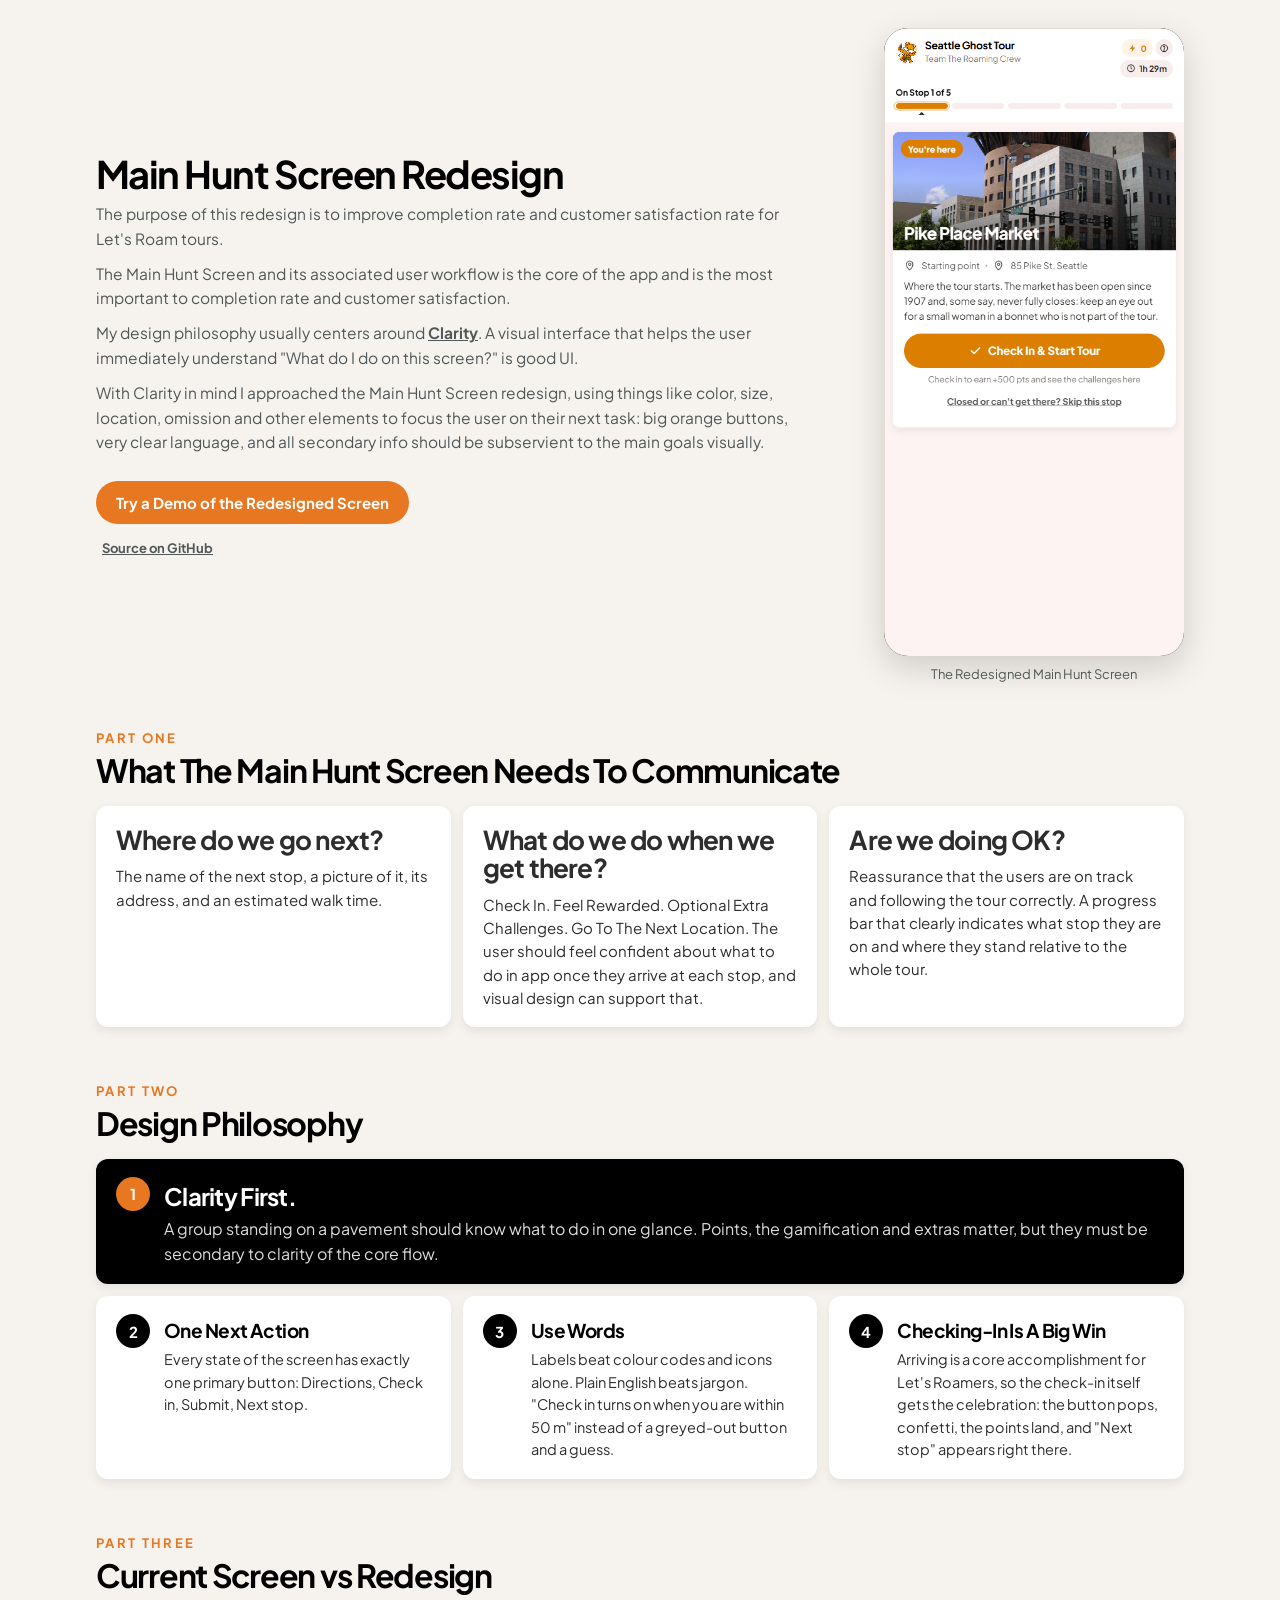
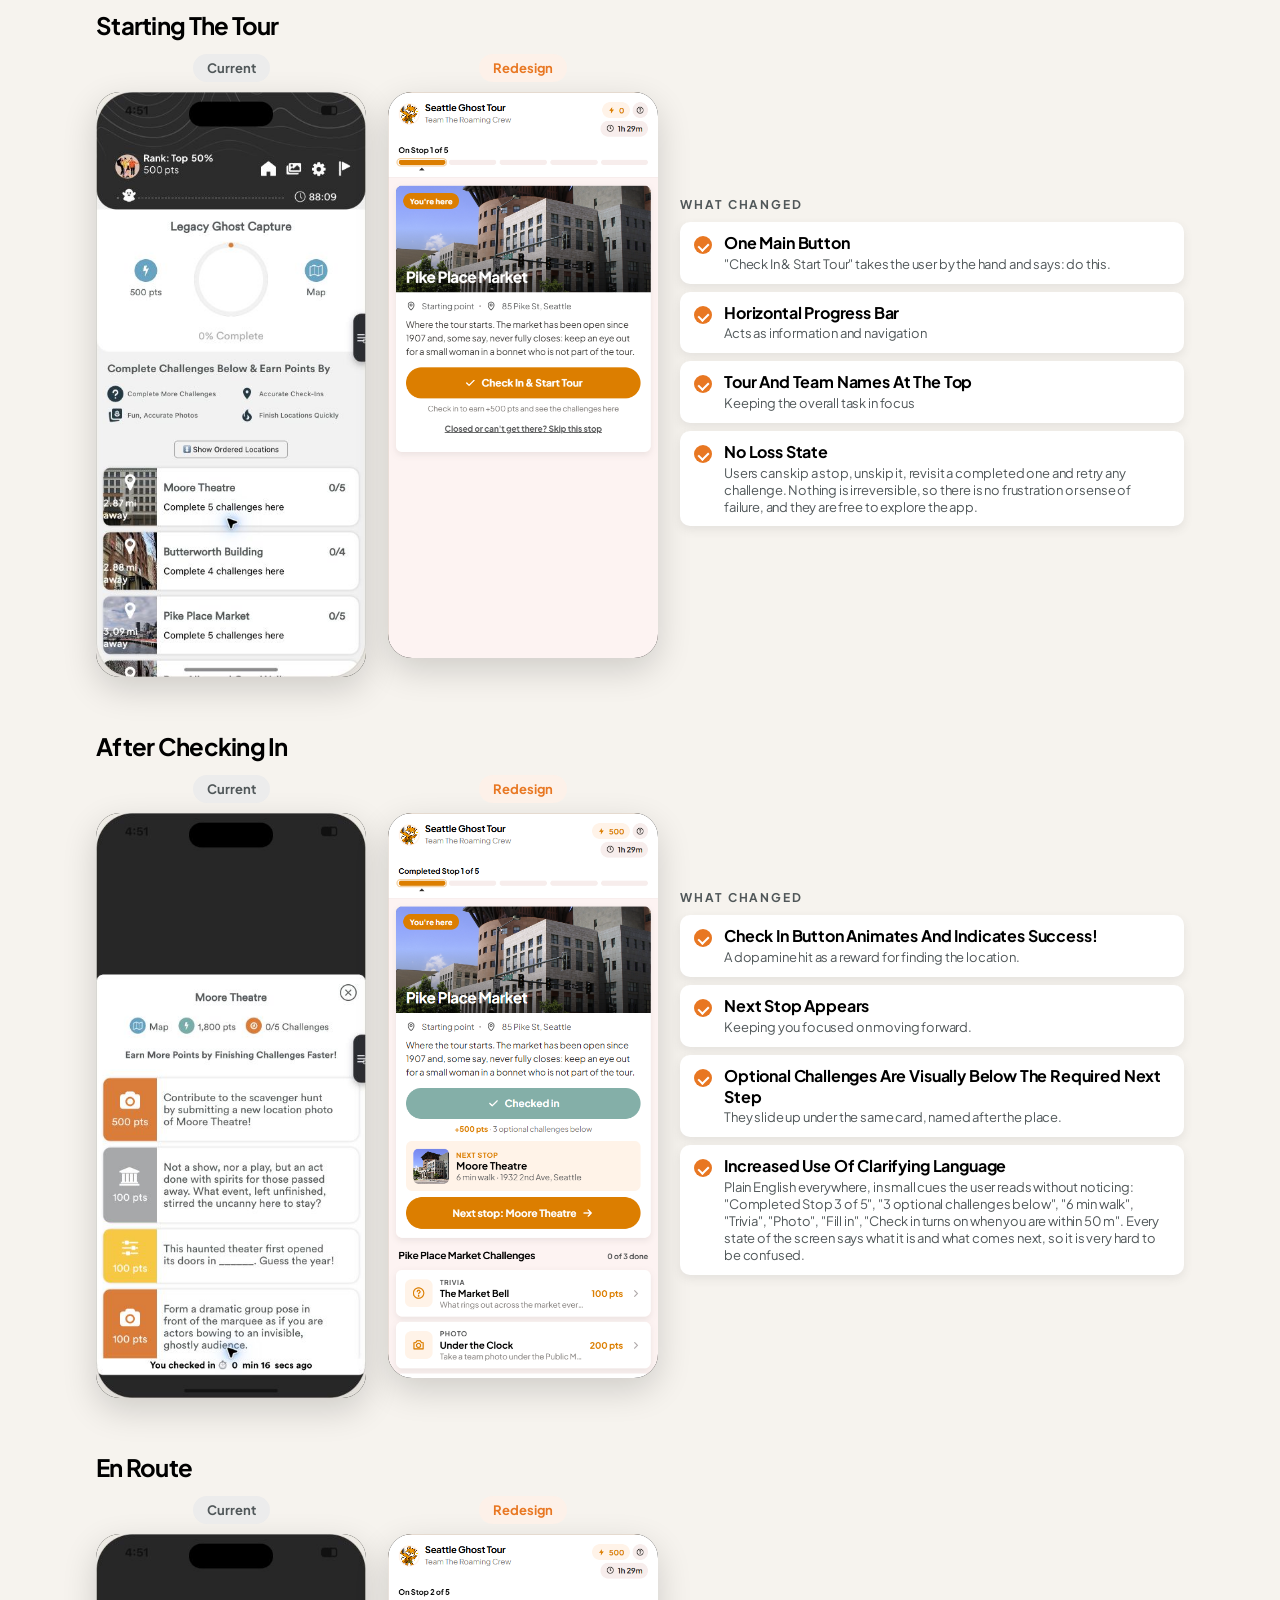
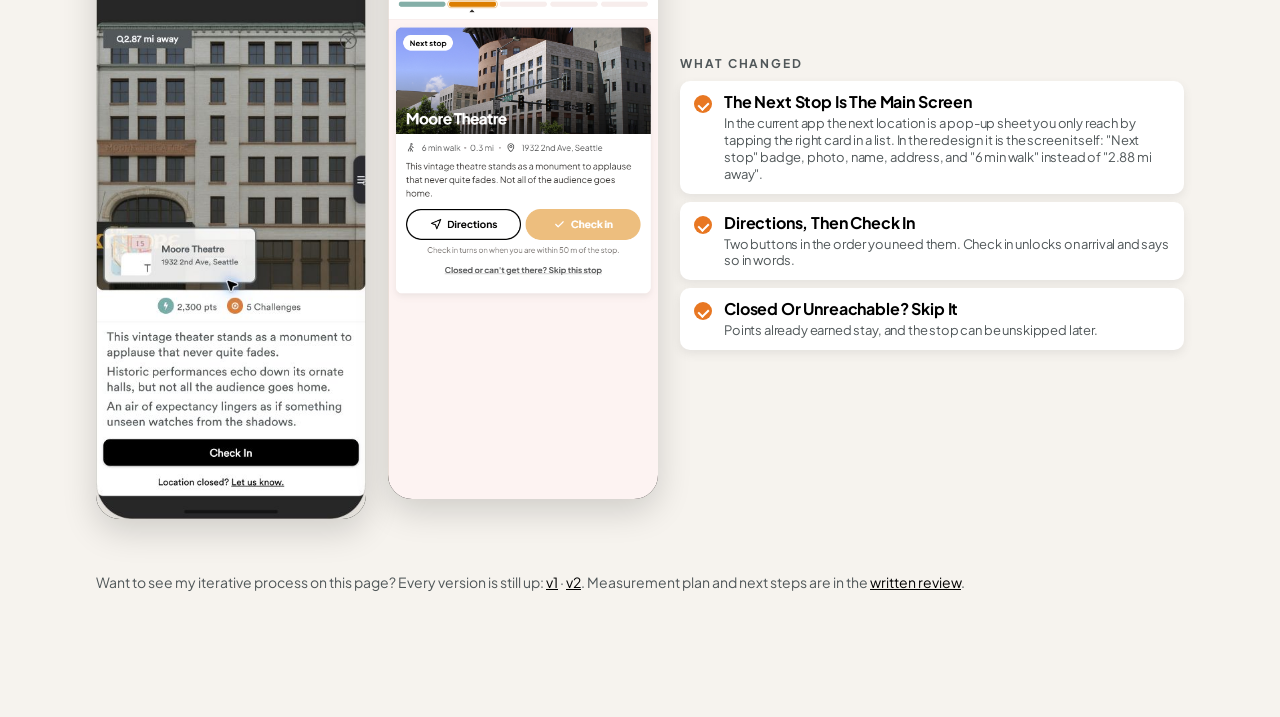
==== commit b0b7c90f: "Review page: copy edits, every word of note titles capitalised Co-Authored-By: Claude Fable 5.1 <nor" ====
--- a/review-v3.html
+++ b/review-v3.html
@@ -75,7 +75,7 @@
       <p class="lead">The purpose of this redesign is to improve completion rate and customer satisfaction rate for Let's Roam tours.</p>
       <p class="lead">The Main Hunt Screen and its associated user workflow is the core of the app and is the most important to completion rate and customer satisfaction.</p>
       <p class="lead">My design philosophy usually centers around <b><u>Clarity</u></b>. A visual interface that helps the user immediately understand "What do I do on this screen?" is good UI.</p>
-      <p class="lead">With Clarity in mind I approached the main Hunt Screen redesign, using things like color, size, location, omission and other elements to focus the user on their next task: big orange buttons, very clear language, and all secondary info should be subservient to the main goals visually.</p>
+      <p class="lead">With Clarity in mind I approached the Main Hunt Screen redesign, using things like color, size, location, omission and other elements to focus the user on their next task: big orange buttons, very clear language, and all secondary info should be subservient to the main goals visually.</p>
       <div class="cta"><a class="primary" href="./index.html">Try a Demo of the Redesigned Screen</a></div>
       <p class="src"><a href="https://github.com/mikeprimak/lets-roam-hunt">Source on GitHub</a></p>
     </div>
@@ -87,10 +87,9 @@
     <h2>What The Main Hunt Screen Needs To Communicate</h2>
     <div class="needs">
       <div class="need"><p class="big">Where do we go next?</p><p>The name of the next stop, a picture of it, its address, and an estimated walk time.</p></div>
-      <div class="need"><p class="big">What do we do when we get there?</p><p>Check in. The user should feel confident about what to actually do in app once they arrive at a location.</p></div>
+      <div class="need"><p class="big">What do we do when we get there?</p><p>Check In. Feel Rewarded. Optional Extra Challenges. Go To The Next Location. The user should feel confident about what to do in app once they arrive at each stop, and visual design can support that.</p></div>
       <div class="need"><p class="big">Are we doing OK?</p><p>Reassurance that the users are on track and following the tour correctly. A progress bar that clearly indicates what stop they are on and where they stand relative to the whole tour.</p></div>
     </div>
-    <p class="then">Anything on the screen that does not answer one of these three issues should be questioned. Clarity of main goal over breadth of info and options.</p>
   </section>
 
   <section>
@@ -100,7 +99,7 @@
       <div class="p lead-p"><span class="n">1</span><div><h3>Clarity First.</h3><p>A group standing on a pavement should know what to do in one glance. Points, the gamification and extras matter, but they must be secondary to clarity of the core flow.</p></div></div>
       <div class="p"><span class="n">2</span><div><h3>One Next Action</h3><p>Every state of the screen has exactly one primary button: Directions, Check in, Submit, Next stop.</p></div></div>
       <div class="p"><span class="n">3</span><div><h3>Use Words</h3><p>Labels beat colour codes and icons alone. Plain English beats jargon. "Check in turns on when you are within 50 m" instead of a greyed-out button and a guess.</p></div></div>
-      <div class="p"><span class="n">4</span><div><h3>Checking-In Is A Big Win</h3><p>Arriving is a core accomplishment for Let's Roamers, so the check-in itself gets the celebration: the button pops, confetti, the points land, and "Next stop" appears right there. Challenges are optional extras that slide up under the same card, so a group can always keep moving.</p></div></div>
+      <div class="p"><span class="n">4</span><div><h3>Checking-In Is A Big Win</h3><p>Arriving is a core accomplishment for Let's Roamers, so the check-in itself gets the celebration: the button pops, confetti, the points land, and "Next stop" appears right there.</p></div></div>
     </div>
   </section>
 
@@ -116,10 +115,10 @@
         <div class="notes">
           <p class="k">What changed</p>
           <ul>
-            <li>One main button<small>"Check In &amp; Start Tour" takes the user by the hand and says: do this.</small></li>
-            <li>Horizontal progress bar<small>acts as information and navigation</small></li>
-            <li>Tour and team names at the top<small>keeping the overall task in focus</small></li>
-            <li>No loss state<small>Users can skip a stop, unskip it, revisit a completed one and retry any challenge. Nothing is irreversible, so there is no frustration or sense of failure, and they are free to explore the app.</small></li>
+            <li>One Main Button<small>"Check In &amp; Start Tour" takes the user by the hand and says: do this.</small></li>
+            <li>Horizontal Progress Bar<small>Acts as information and navigation</small></li>
+            <li>Tour And Team Names At The Top<small>Keeping the overall task in focus</small></li>
+            <li>No Loss State<small>Users can skip a stop, unskip it, revisit a completed one and retry any challenge. Nothing is irreversible, so there is no frustration or sense of failure, and they are free to explore the app.</small></li>
           </ul>
         </div>
       </div>
@@ -135,8 +134,8 @@
           <ul>
             <li>Check In Button Animates And Indicates Success!<small>A dopamine hit as a reward for finding the location.</small></li>
             <li>Next Stop Appears<small>Keeping you focused on moving forward.</small></li>
-            <li>Optional Challenges Are Visually Below The Mandatory Next Step<small>They slide up under the same card, named after the place.</small></li>
-            <li>Increased Use Of Clarifying Language<small>Every challenge says what it is (Trivia, Photo, Fill in) and what it is worth. Inputs match the question: a year wheel for a year, choices for a choice, so the app never accepts the wrong kind of answer. A miss says "Not quite" and can be retried, so there is no true fail state.</small></li>
+            <li>Optional Challenges Are Visually Below The Required Next Step<small>They slide up under the same card, named after the place.</small></li>
+            <li>Increased Use Of Clarifying Language<small>Plain English everywhere, in small cues the user reads without noticing: "Completed Stop 3 of 5", "3 optional challenges below", "6 min walk", "Trivia", "Photo", "Fill in", "Check in turns on when you are within 50 m". Every state of the screen says what it is and what comes next, so it is very hard to be confused.</small></li>
           </ul>
         </div>
       </div>
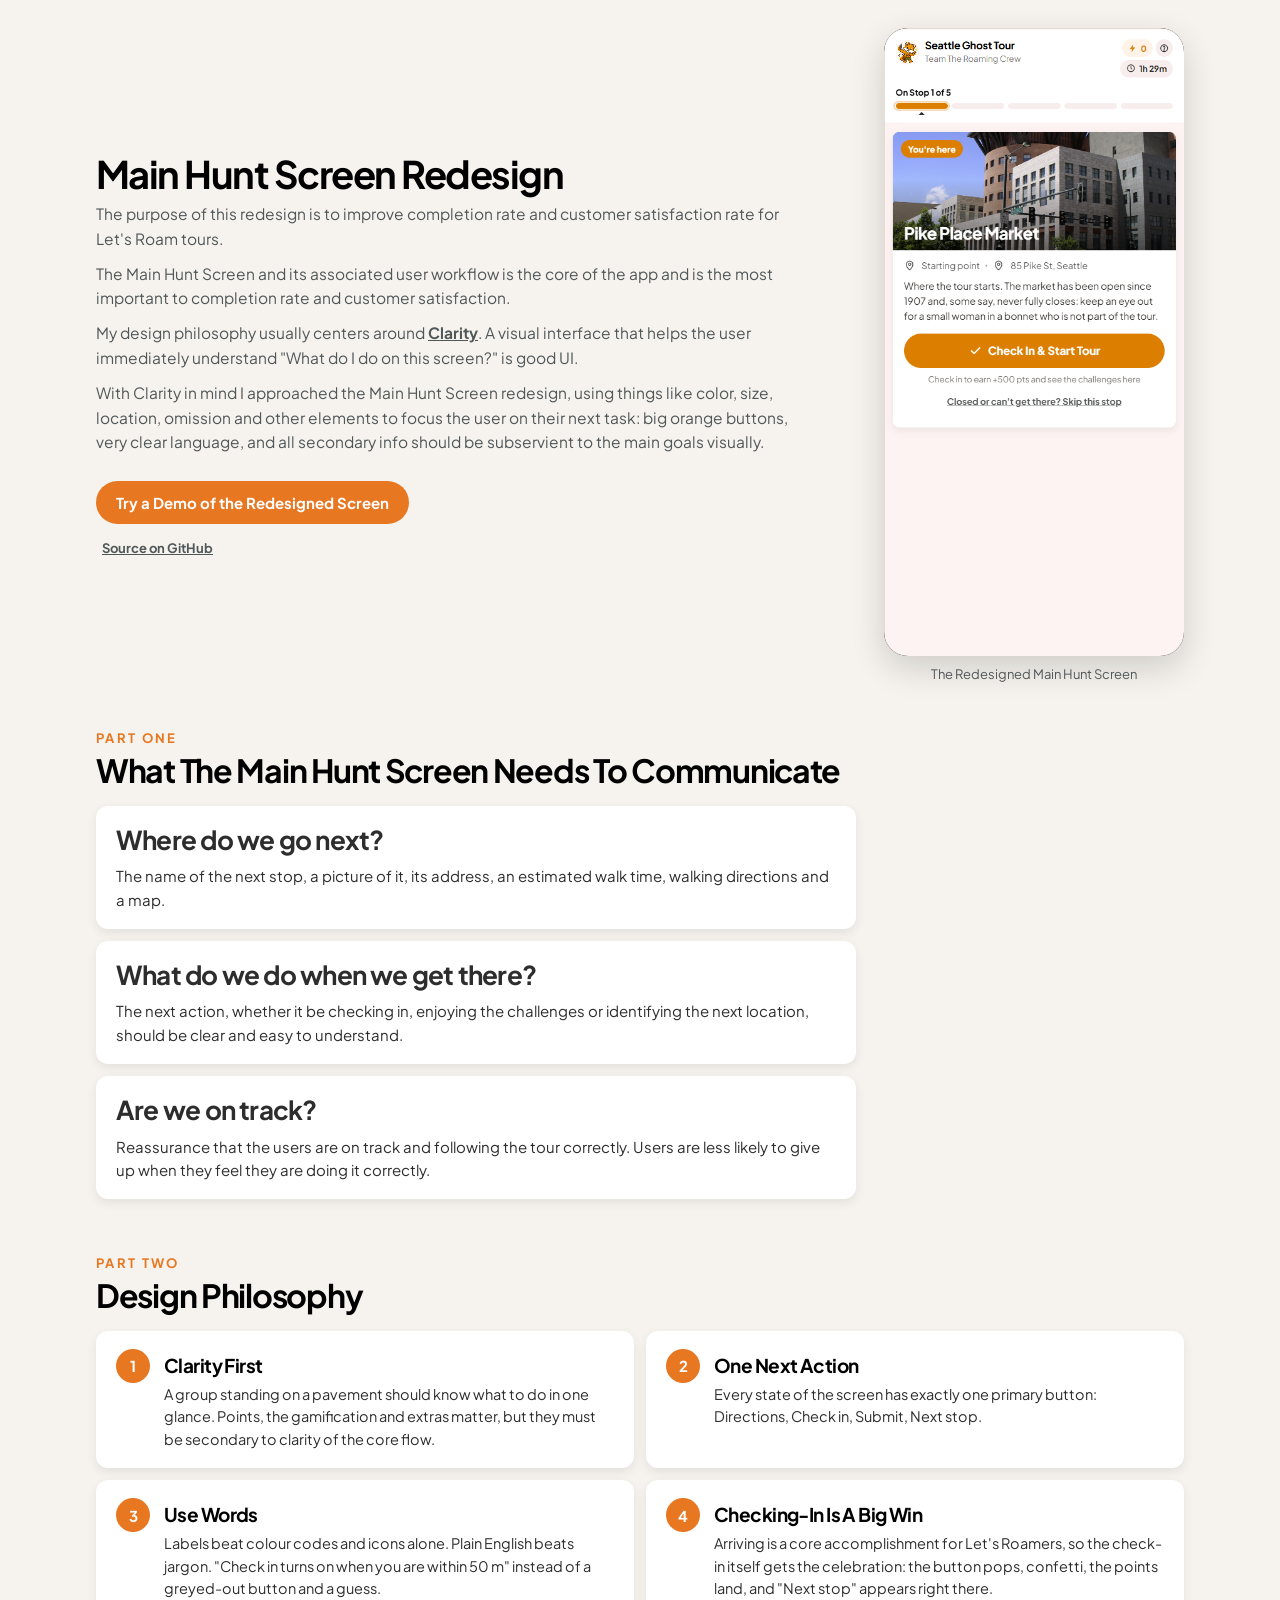
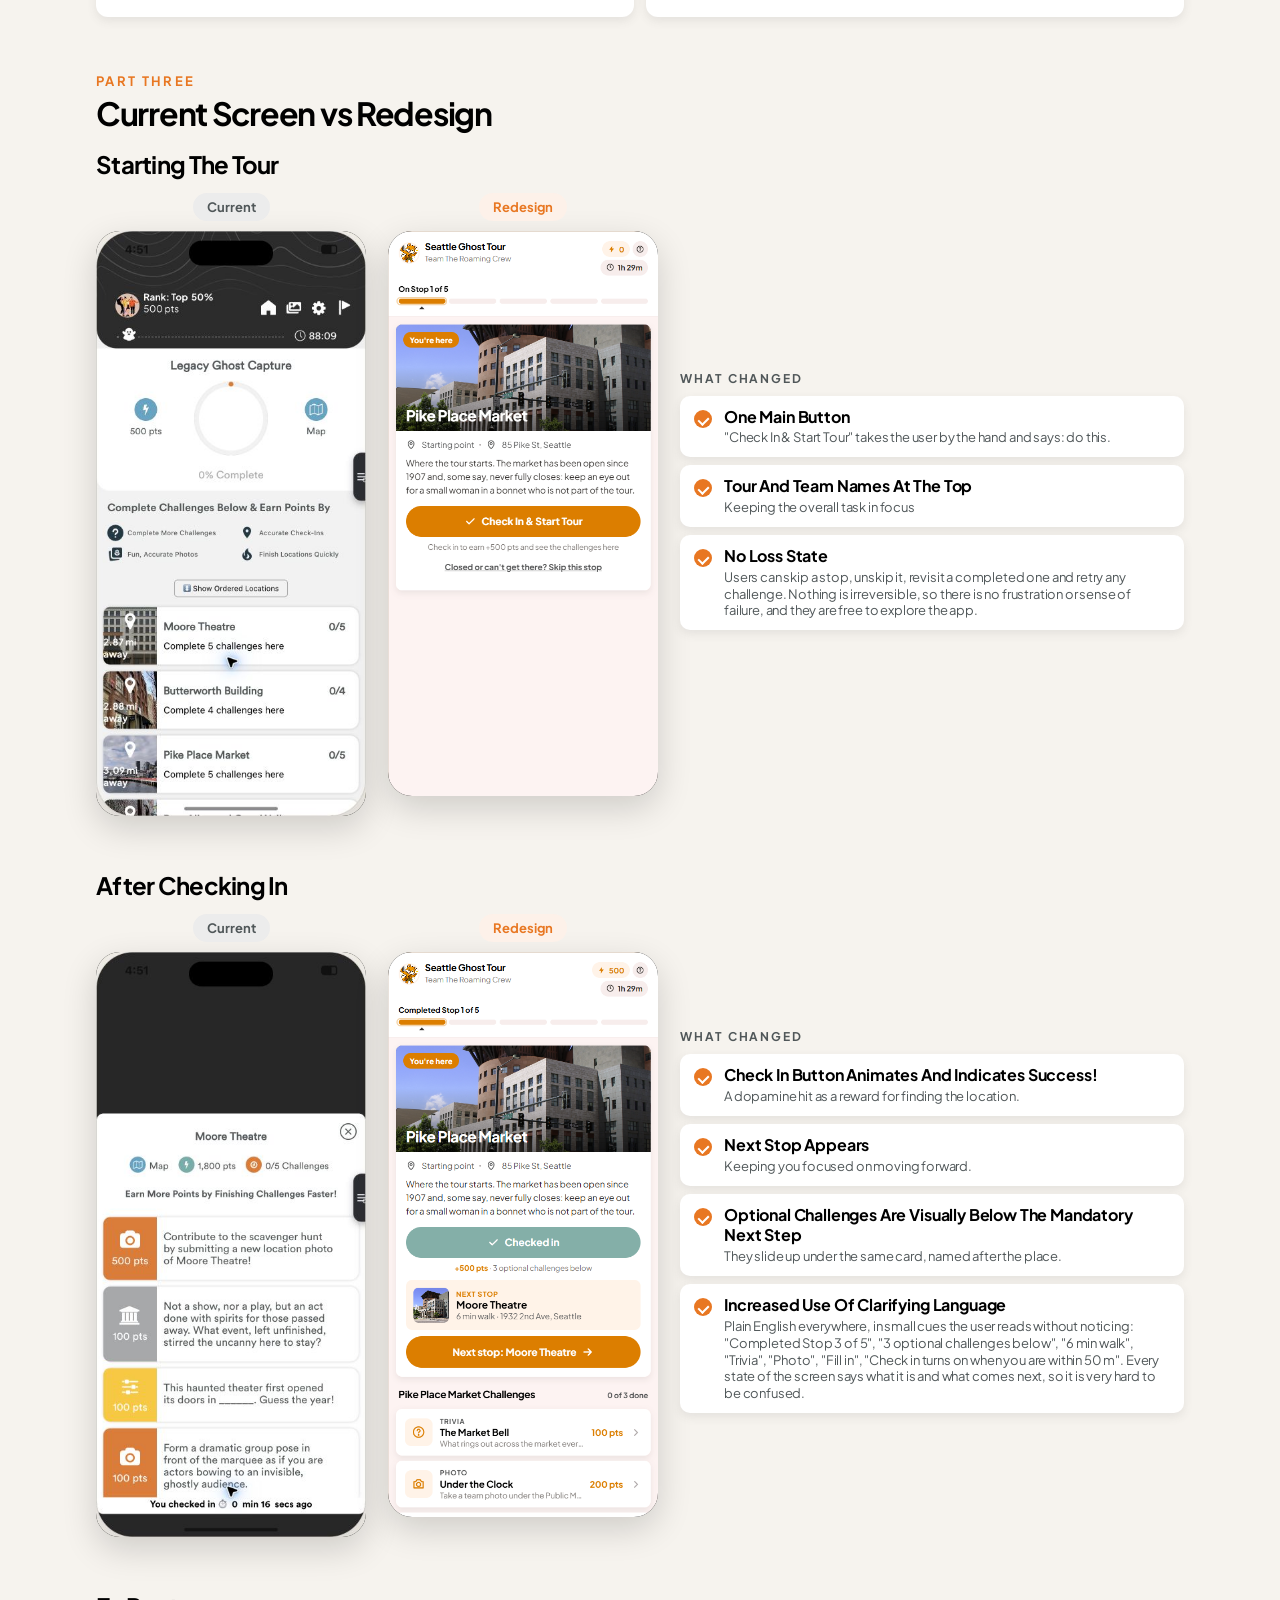
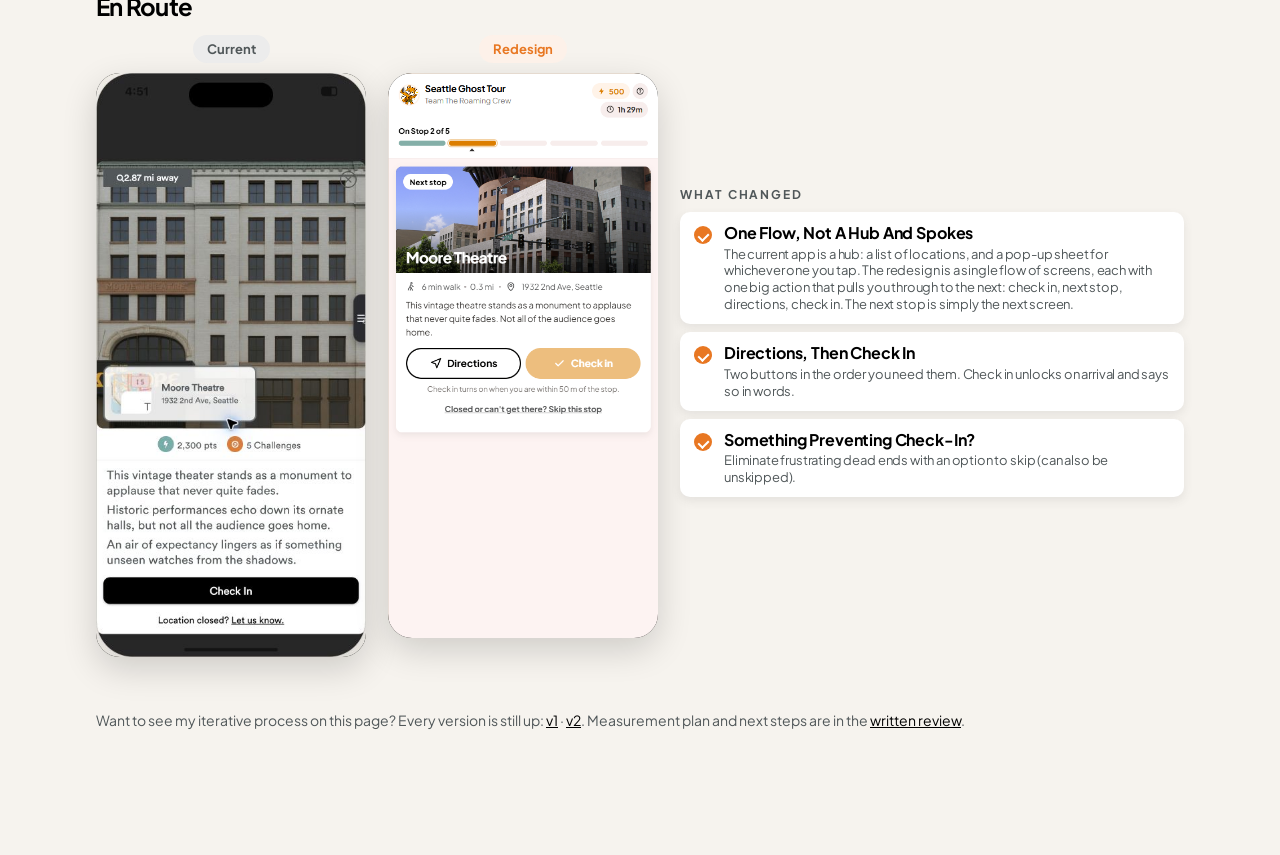
==== commit cfae913a: "Review page: stacked questions, four equal philosophy cards, one-flow note, skip note Co-Authored-By" ====
--- a/review-v3.html
+++ b/review-v3.html
@@ -27,16 +27,17 @@
     h2 { font-size: 32px; letter-spacing: -0.04em; line-height: 1.05; margin: 0 0 18px; }
     section { margin-bottom: 56px; }
 
-    .needs { display: grid; grid-template-columns: repeat(auto-fit, minmax(260px, 1fr)); gap: 12px; }
+    .needs { display: grid; grid-template-columns: 1fr; gap: 12px; max-width: 760px; }
     .need { background: #fff; border-radius: 12px; box-shadow: var(--shadow-card); padding: 20px 20px 18px; }
     .need .big { font-size: 26px; font-weight: 700; letter-spacing: -0.03em; line-height: 1.1; margin: 0 0 10px; }
     .need p { margin: 0; font-size: 15px; line-height: 1.55; font-weight: 500; color: var(--lr-gray-4); }
     .need p b { color: var(--lr-black); }
     .then { margin: 16px 0 0; font-size: 16px; font-weight: 600; color: var(--lr-gray-3); }
 
-    .phil { display: grid; grid-template-columns: repeat(auto-fit, minmax(300px, 1fr)); gap: 12px; }
+    .phil { display: grid; grid-template-columns: repeat(2, 1fr); gap: 12px; }
+    @media (max-width: 640px) { .phil { grid-template-columns: 1fr; } }
     .p { background: #fff; border-radius: 12px; box-shadow: var(--shadow-card); padding: 18px 20px; display: flex; gap: 14px; }
-    .p .n { flex: none; width: 34px; height: 34px; border-radius: 50%; background: var(--lr-black); color: #fff; font-weight: 800; display: grid; place-items: center; font-size: 15px; }
+    .p .n { flex: none; width: 34px; height: 34px; border-radius: 50%; background: var(--lr-orange); color: #fff; font-weight: 800; display: grid; place-items: center; font-size: 15px; }
     .p h3 { margin: 4px 0 6px; font-size: 19px; letter-spacing: -0.03em; }
     .p p { margin: 0; font-size: 14.5px; line-height: 1.55; font-weight: 500; color: var(--lr-gray-4); }
     .p.lead-p { grid-column: 1 / -1; background: var(--lr-black); color: #fff; }
@@ -86,9 +87,9 @@
     <p class="label">Part one</p>
     <h2>What The Main Hunt Screen Needs To Communicate</h2>
     <div class="needs">
-      <div class="need"><p class="big">Where do we go next?</p><p>The name of the next stop, a picture of it, its address, and an estimated walk time.</p></div>
-      <div class="need"><p class="big">What do we do when we get there?</p><p>Check In. Feel Rewarded. Optional Extra Challenges. Go To The Next Location. The user should feel confident about what to do in app once they arrive at each stop, and visual design can support that.</p></div>
-      <div class="need"><p class="big">Are we doing OK?</p><p>Reassurance that the users are on track and following the tour correctly. A progress bar that clearly indicates what stop they are on and where they stand relative to the whole tour.</p></div>
+      <div class="need"><p class="big">Where do we go next?</p><p>The name of the next stop, a picture of it, its address, an estimated walk time, walking directions and a map.</p></div>
+      <div class="need"><p class="big">What do we do when we get there?</p><p>The next action, whether it be checking in, enjoying the challenges or identifying the next location, should be clear and easy to understand.</p></div>
+      <div class="need"><p class="big">Are we on track?</p><p>Reassurance that the users are on track and following the tour correctly. Users are less likely to give up when they feel they are doing it correctly.</p></div>
     </div>
   </section>
 
@@ -96,7 +97,7 @@
     <p class="label">Part two</p>
     <h2>Design Philosophy</h2>
     <div class="phil">
-      <div class="p lead-p"><span class="n">1</span><div><h3>Clarity First.</h3><p>A group standing on a pavement should know what to do in one glance. Points, the gamification and extras matter, but they must be secondary to clarity of the core flow.</p></div></div>
+      <div class="p"><span class="n">1</span><div><h3>Clarity First</h3><p>A group standing on a pavement should know what to do in one glance. Points, the gamification and extras matter, but they must be secondary to clarity of the core flow.</p></div></div>
       <div class="p"><span class="n">2</span><div><h3>One Next Action</h3><p>Every state of the screen has exactly one primary button: Directions, Check in, Submit, Next stop.</p></div></div>
       <div class="p"><span class="n">3</span><div><h3>Use Words</h3><p>Labels beat colour codes and icons alone. Plain English beats jargon. "Check in turns on when you are within 50 m" instead of a greyed-out button and a guess.</p></div></div>
       <div class="p"><span class="n">4</span><div><h3>Checking-In Is A Big Win</h3><p>Arriving is a core accomplishment for Let's Roamers, so the check-in itself gets the celebration: the button pops, confetti, the points land, and "Next stop" appears right there.</p></div></div>
@@ -116,7 +117,6 @@
           <p class="k">What changed</p>
           <ul>
             <li>One Main Button<small>"Check In &amp; Start Tour" takes the user by the hand and says: do this.</small></li>
-            <li>Horizontal Progress Bar<small>Acts as information and navigation</small></li>
             <li>Tour And Team Names At The Top<small>Keeping the overall task in focus</small></li>
             <li>No Loss State<small>Users can skip a stop, unskip it, revisit a completed one and retry any challenge. Nothing is irreversible, so there is no frustration or sense of failure, and they are free to explore the app.</small></li>
           </ul>
@@ -134,7 +134,7 @@
           <ul>
             <li>Check In Button Animates And Indicates Success!<small>A dopamine hit as a reward for finding the location.</small></li>
             <li>Next Stop Appears<small>Keeping you focused on moving forward.</small></li>
-            <li>Optional Challenges Are Visually Below The Required Next Step<small>They slide up under the same card, named after the place.</small></li>
+            <li>Optional Challenges Are Visually Below The Mandatory Next Step<small>They slide up under the same card, named after the place.</small></li>
             <li>Increased Use Of Clarifying Language<small>Plain English everywhere, in small cues the user reads without noticing: "Completed Stop 3 of 5", "3 optional challenges below", "6 min walk", "Trivia", "Photo", "Fill in", "Check in turns on when you are within 50 m". Every state of the screen says what it is and what comes next, so it is very hard to be confused.</small></li>
           </ul>
         </div>
@@ -149,9 +149,9 @@
         <div class="notes">
           <p class="k">What changed</p>
           <ul>
-            <li>The Next Stop Is The Main Screen<small>In the current app the next location is a pop-up sheet you only reach by tapping the right card in a list. In the redesign it is the screen itself: "Next stop" badge, photo, name, address, and "6 min walk" instead of "2.88 mi away".</small></li>
+            <li>One Flow, Not A Hub And Spokes<small>The current app is a hub: a list of locations, and a pop-up sheet for whichever one you tap. The redesign is a single flow of screens, each with one big action that pulls you through to the next: check in, next stop, directions, check in. The next stop is simply the next screen.</small></li>
             <li>Directions, Then Check In<small>Two buttons in the order you need them. Check in unlocks on arrival and says so in words.</small></li>
-            <li>Closed Or Unreachable? Skip It<small>Points already earned stay, and the stop can be unskipped later.</small></li>
+            <li>Something Preventing Check-In?<small>Eliminate frustrating dead ends with an option to skip (can also be unskipped).</small></li>
           </ul>
         </div>
       </div>
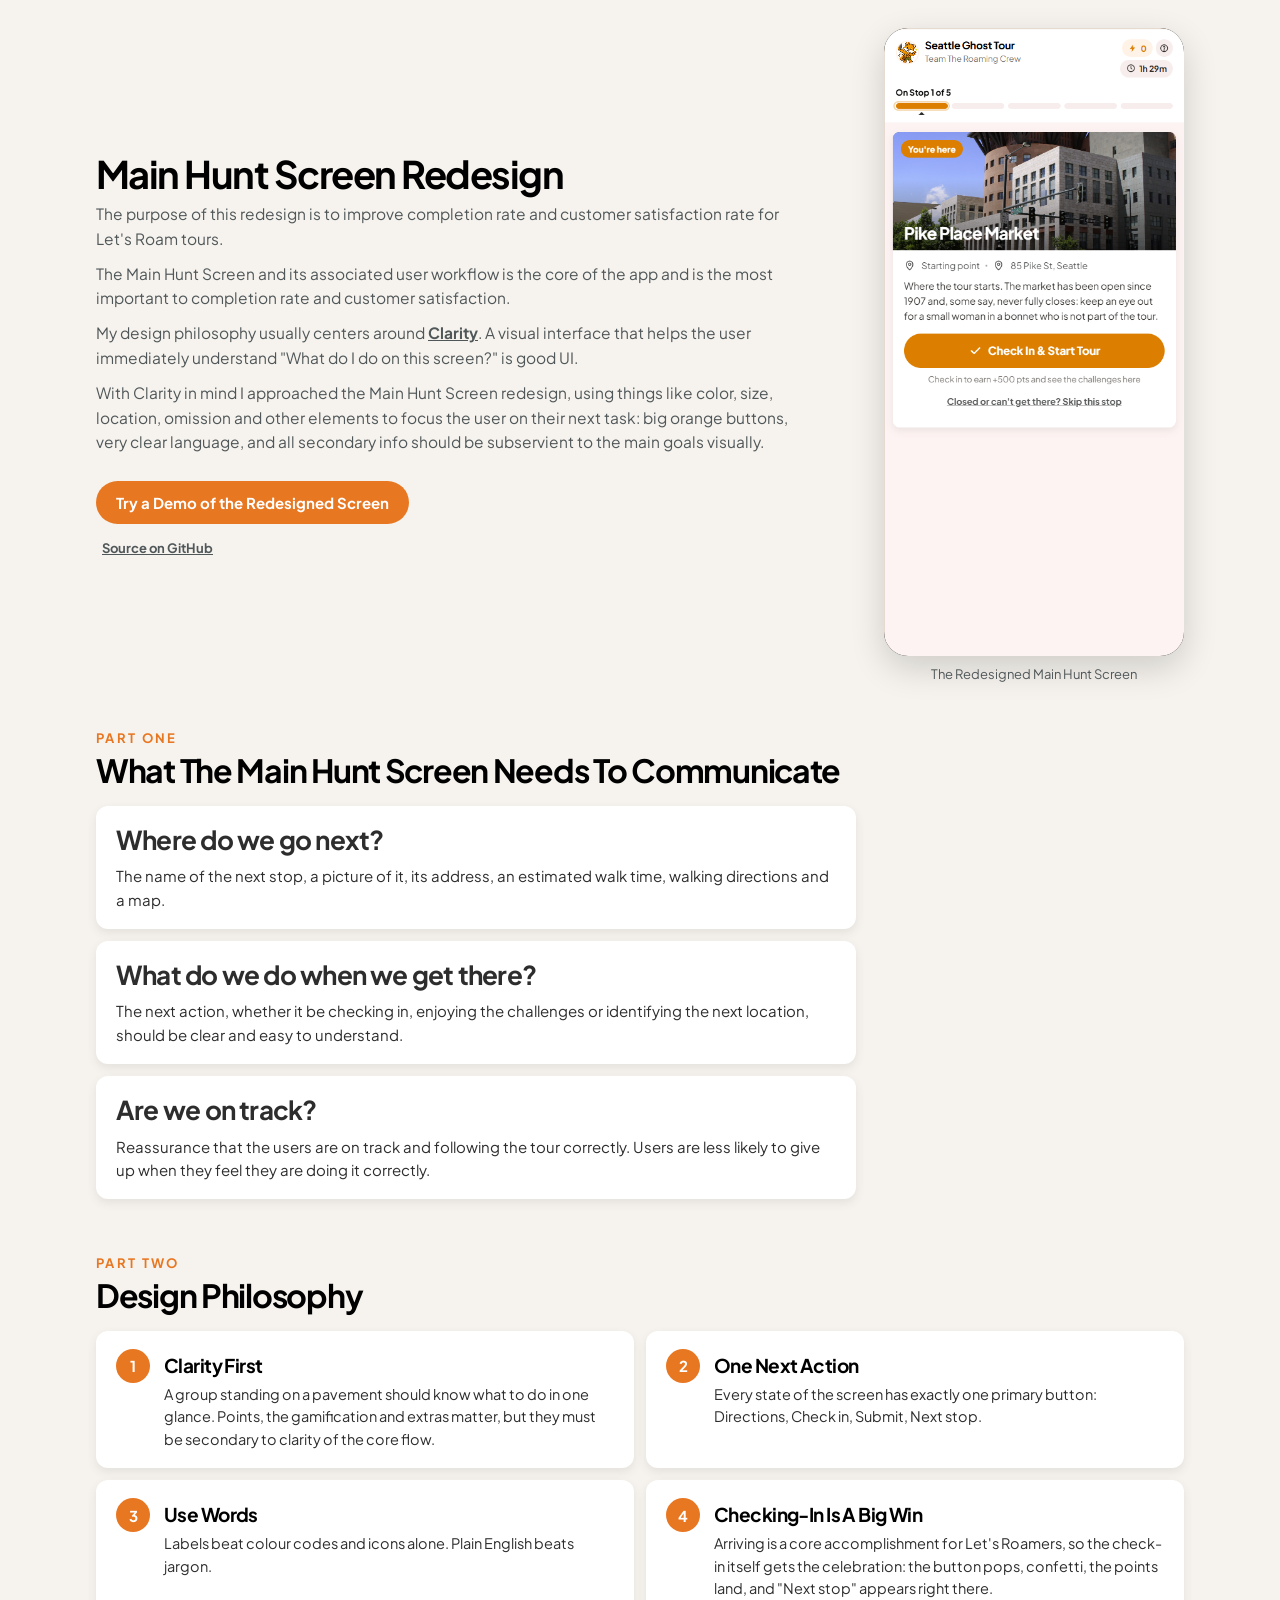
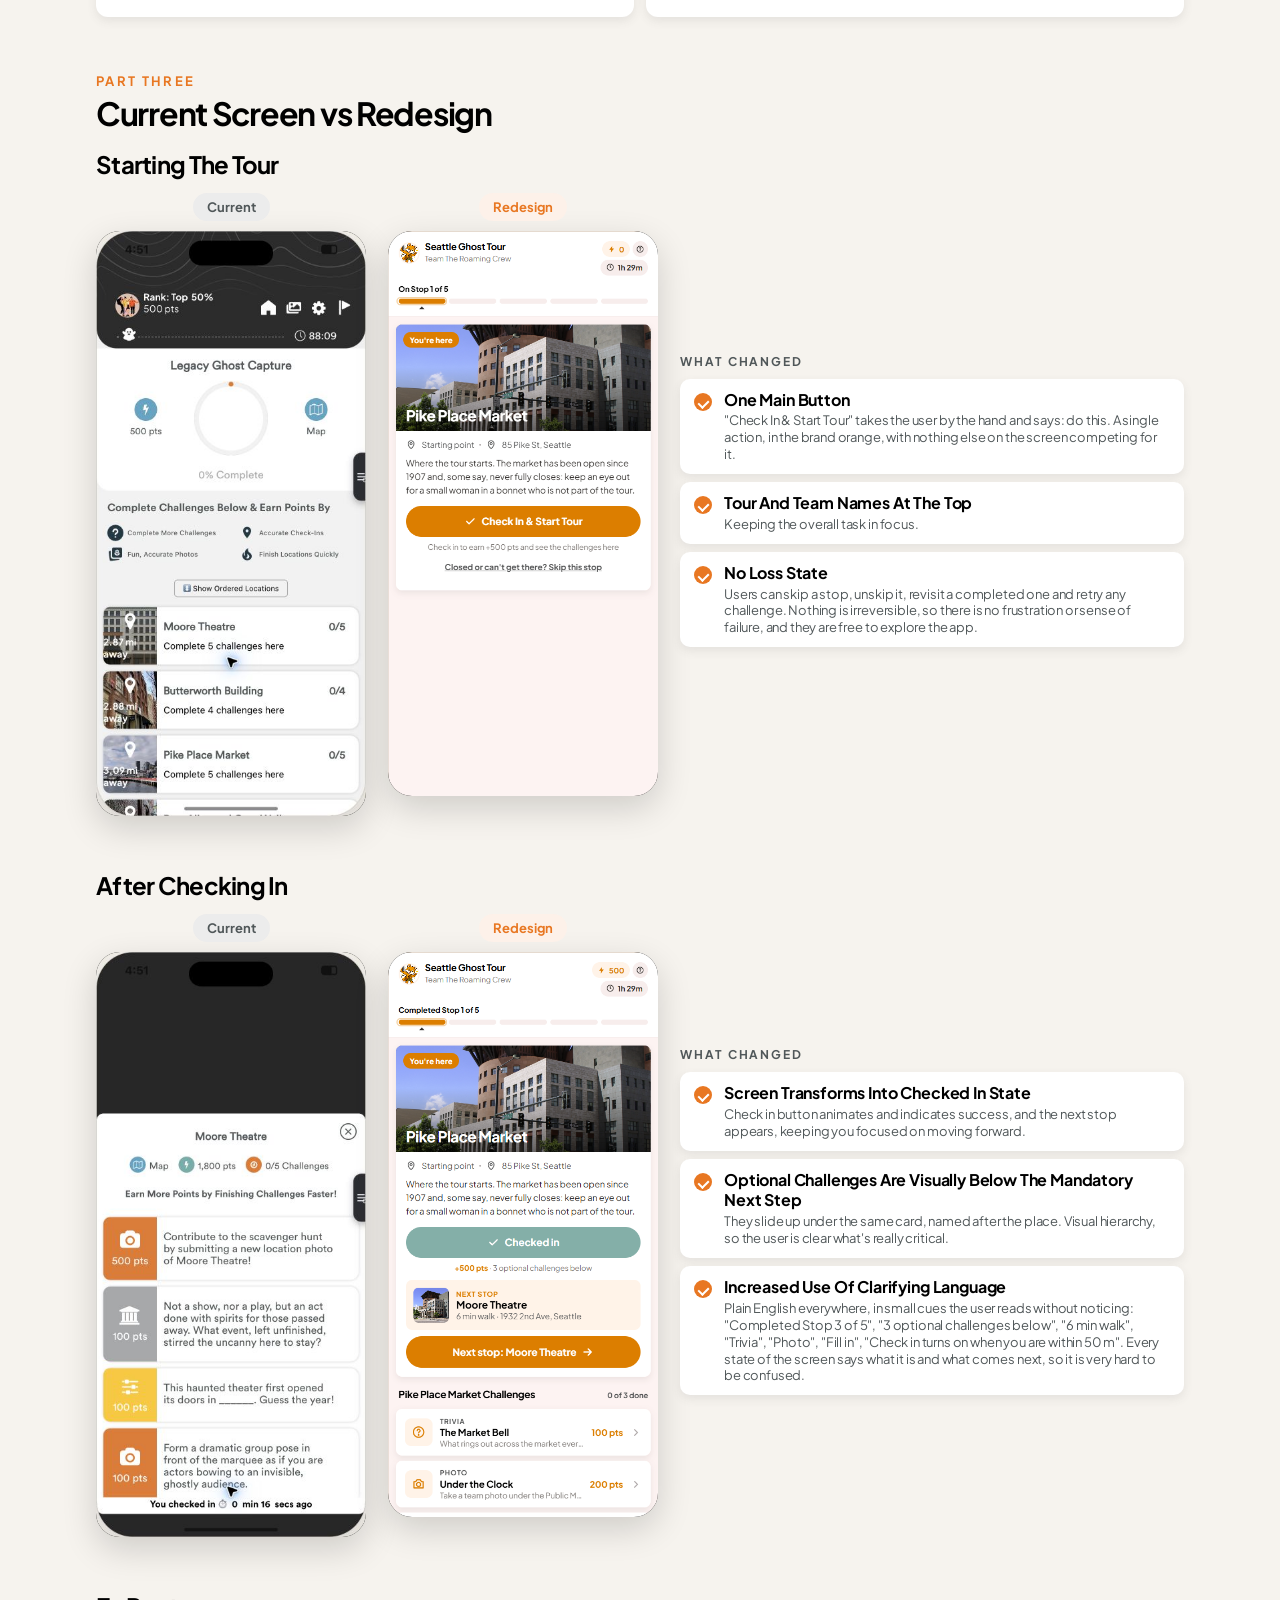
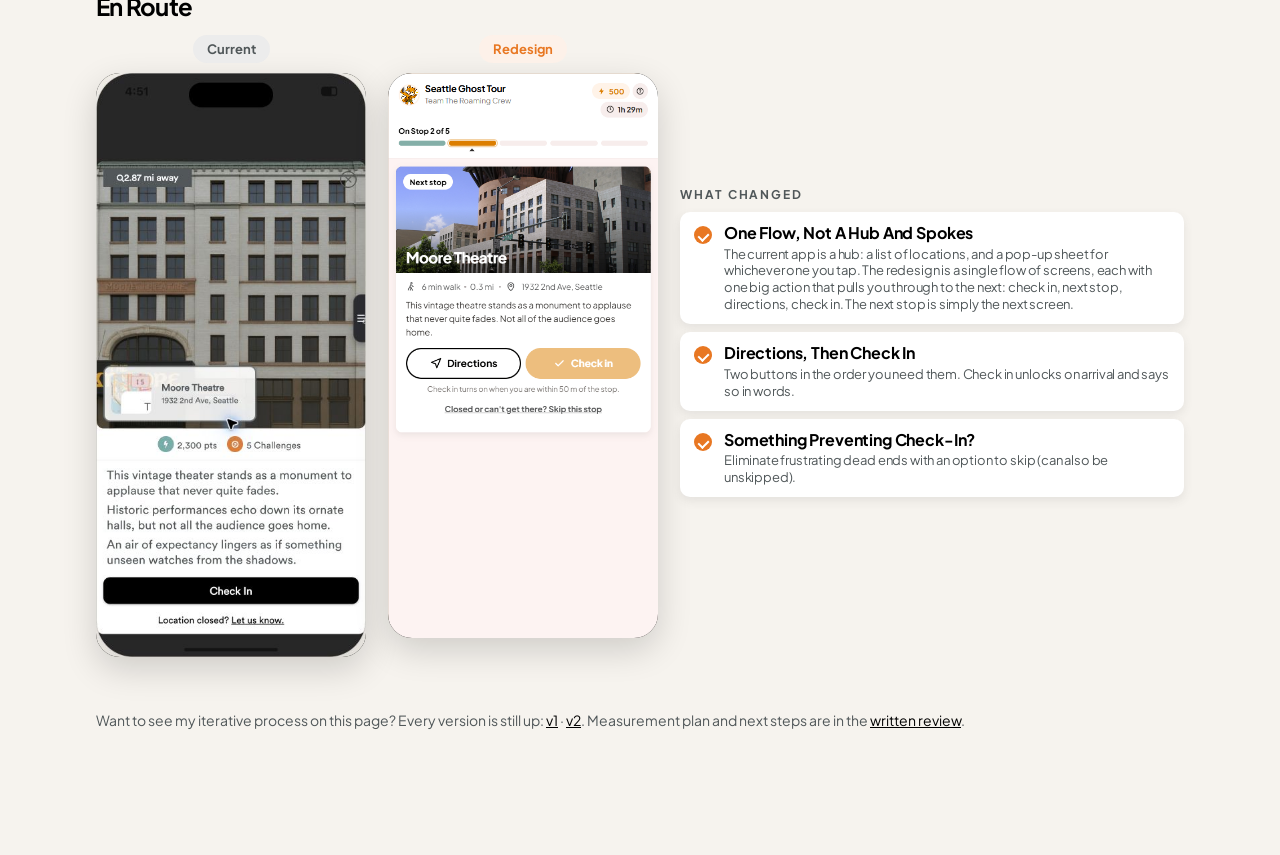
==== commit f66f4591: "Review page: note edits and full stops Co-Authored-By: Claude Fable 5.1 <noreply@anthropic.com> Clau" ====
--- a/review-v3.html
+++ b/review-v3.html
@@ -99,7 +99,7 @@
     <div class="phil">
       <div class="p"><span class="n">1</span><div><h3>Clarity First</h3><p>A group standing on a pavement should know what to do in one glance. Points, the gamification and extras matter, but they must be secondary to clarity of the core flow.</p></div></div>
       <div class="p"><span class="n">2</span><div><h3>One Next Action</h3><p>Every state of the screen has exactly one primary button: Directions, Check in, Submit, Next stop.</p></div></div>
-      <div class="p"><span class="n">3</span><div><h3>Use Words</h3><p>Labels beat colour codes and icons alone. Plain English beats jargon. "Check in turns on when you are within 50 m" instead of a greyed-out button and a guess.</p></div></div>
+      <div class="p"><span class="n">3</span><div><h3>Use Words</h3><p>Labels beat colour codes and icons alone. Plain English beats jargon.</p></div></div>
       <div class="p"><span class="n">4</span><div><h3>Checking-In Is A Big Win</h3><p>Arriving is a core accomplishment for Let's Roamers, so the check-in itself gets the celebration: the button pops, confetti, the points land, and "Next stop" appears right there.</p></div></div>
     </div>
   </section>
@@ -116,8 +116,8 @@
         <div class="notes">
           <p class="k">What changed</p>
           <ul>
-            <li>One Main Button<small>"Check In &amp; Start Tour" takes the user by the hand and says: do this.</small></li>
-            <li>Tour And Team Names At The Top<small>Keeping the overall task in focus</small></li>
+            <li>One Main Button<small>"Check In &amp; Start Tour" takes the user by the hand and says: do this. A single action, in the brand orange, with nothing else on the screen competing for it.</small></li>
+            <li>Tour And Team Names At The Top<small>Keeping the overall task in focus.</small></li>
             <li>No Loss State<small>Users can skip a stop, unskip it, revisit a completed one and retry any challenge. Nothing is irreversible, so there is no frustration or sense of failure, and they are free to explore the app.</small></li>
           </ul>
         </div>
@@ -132,9 +132,8 @@
         <div class="notes">
           <p class="k">What changed</p>
           <ul>
-            <li>Check In Button Animates And Indicates Success!<small>A dopamine hit as a reward for finding the location.</small></li>
-            <li>Next Stop Appears<small>Keeping you focused on moving forward.</small></li>
-            <li>Optional Challenges Are Visually Below The Mandatory Next Step<small>They slide up under the same card, named after the place.</small></li>
+            <li>Screen Transforms Into Checked In State<small>Check in button animates and indicates success, and the next stop appears, keeping you focused on moving forward.</small></li>
+            <li>Optional Challenges Are Visually Below The Mandatory Next Step<small>They slide up under the same card, named after the place. Visual hierarchy, so the user is clear what's really critical.</small></li>
             <li>Increased Use Of Clarifying Language<small>Plain English everywhere, in small cues the user reads without noticing: "Completed Stop 3 of 5", "3 optional challenges below", "6 min walk", "Trivia", "Photo", "Fill in", "Check in turns on when you are within 50 m". Every state of the screen says what it is and what comes next, so it is very hard to be confused.</small></li>
           </ul>
         </div>
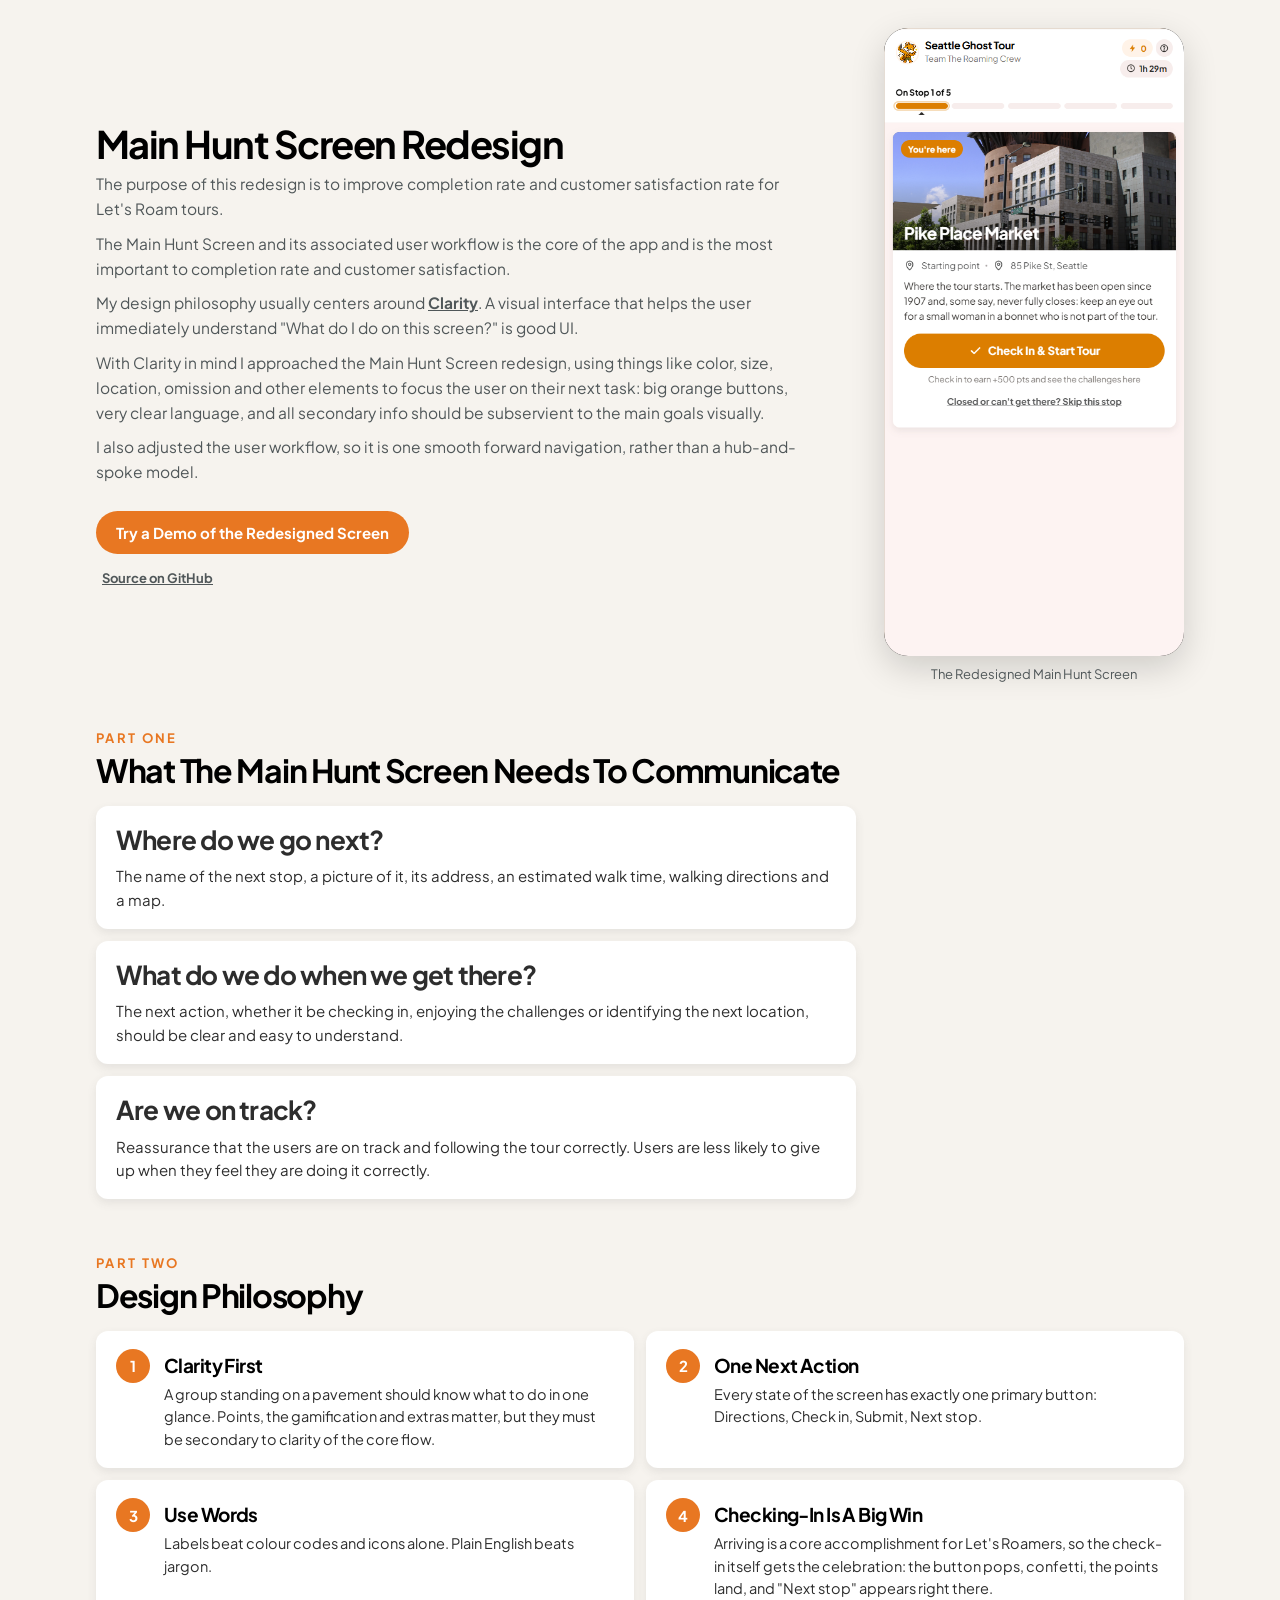
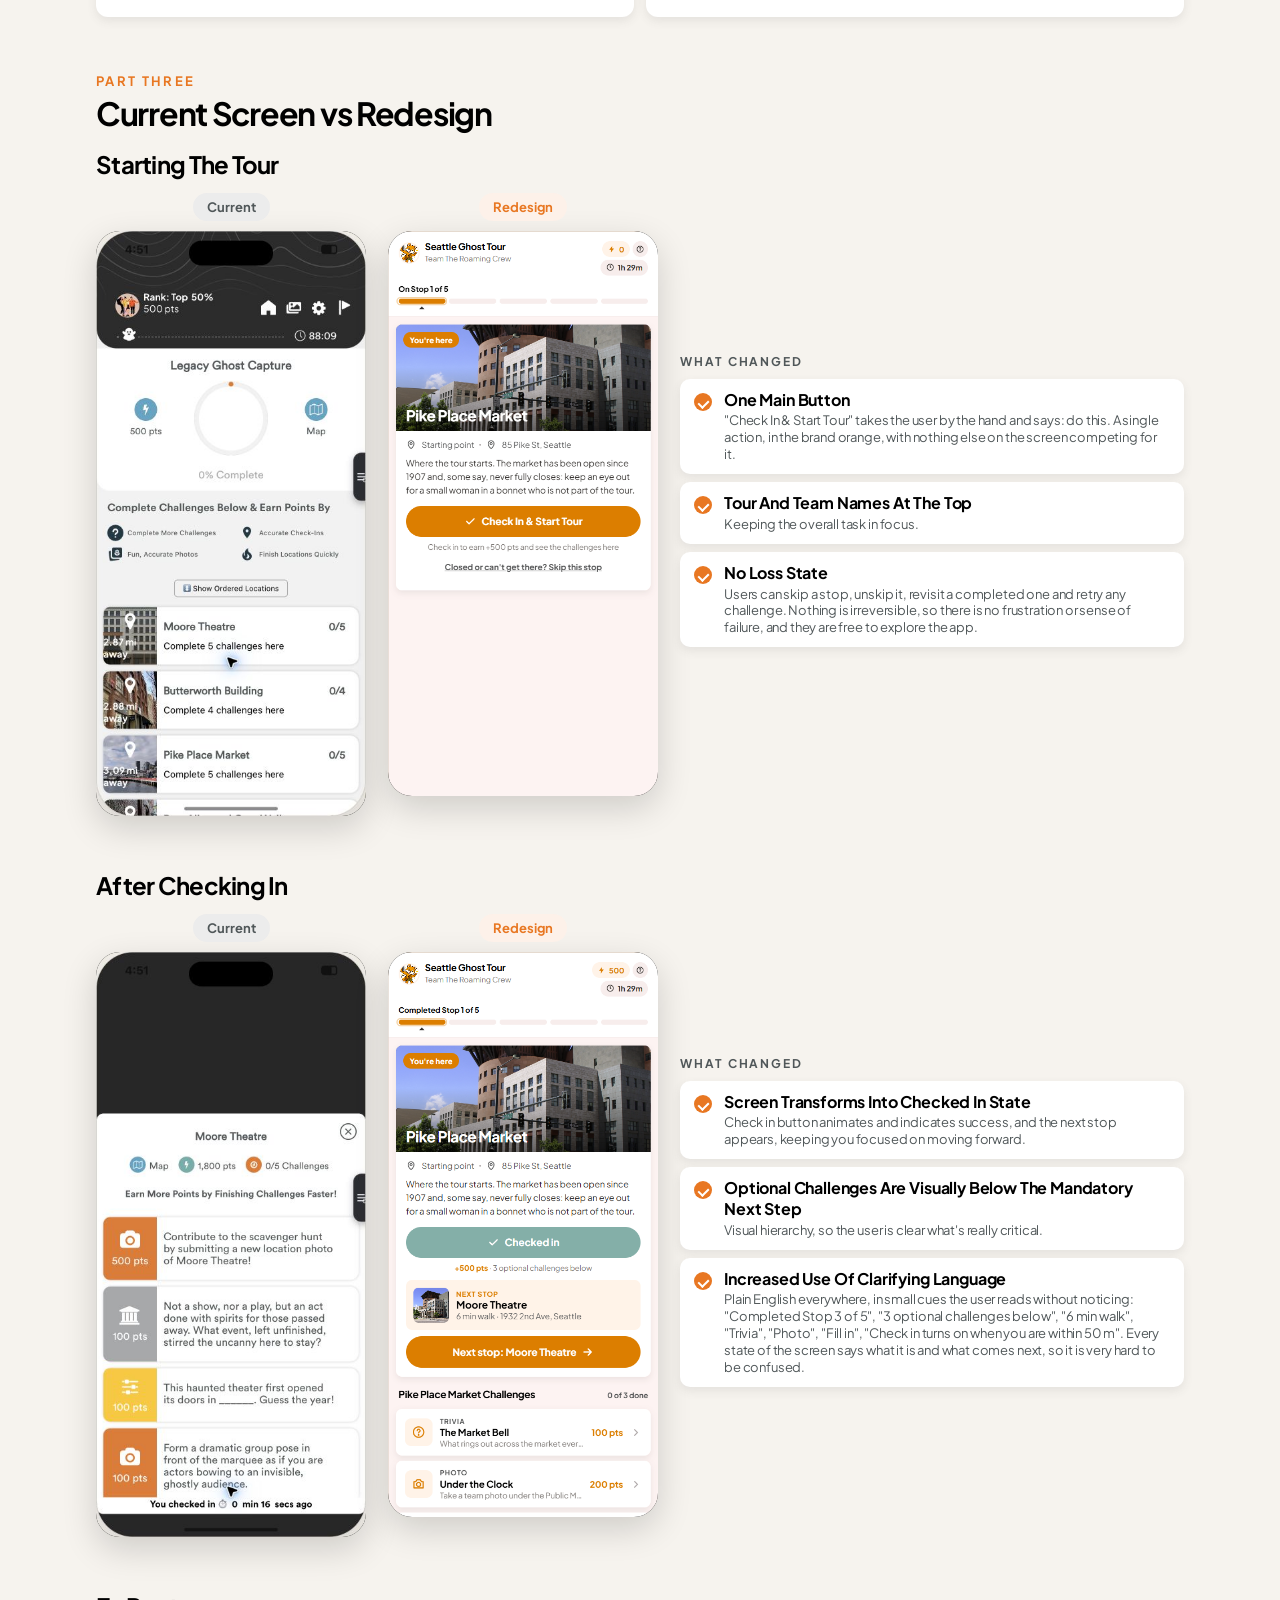
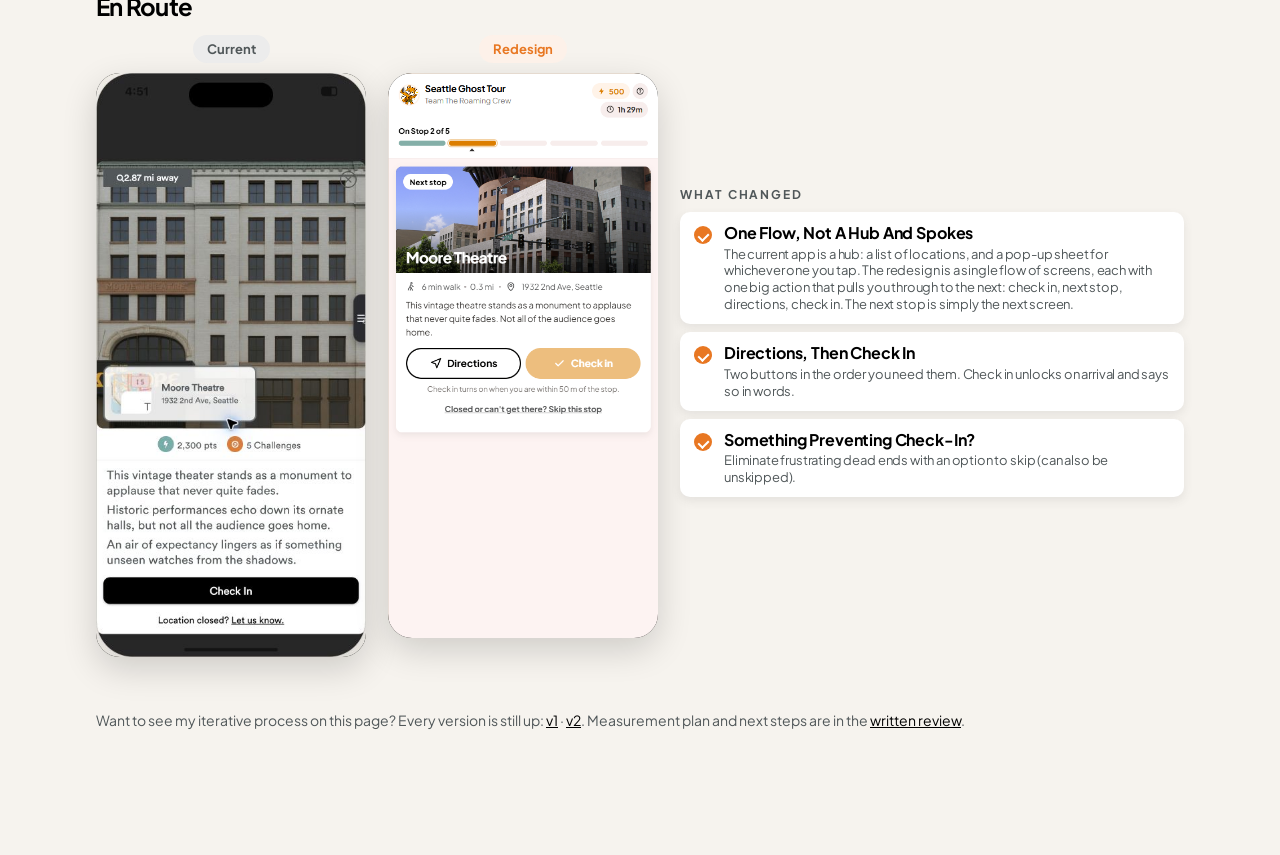
==== commit 72ee5627: "Hero: one smooth forward navigation line; trim challenges note Co-Authored-By: Claude Fable 5.1 <nor" ====
--- a/review-v3.html
+++ b/review-v3.html
@@ -77,6 +77,7 @@
       <p class="lead">The Main Hunt Screen and its associated user workflow is the core of the app and is the most important to completion rate and customer satisfaction.</p>
       <p class="lead">My design philosophy usually centers around <b><u>Clarity</u></b>. A visual interface that helps the user immediately understand "What do I do on this screen?" is good UI.</p>
       <p class="lead">With Clarity in mind I approached the Main Hunt Screen redesign, using things like color, size, location, omission and other elements to focus the user on their next task: big orange buttons, very clear language, and all secondary info should be subservient to the main goals visually.</p>
+      <p class="lead">I also adjusted the user workflow, so it is one smooth forward navigation, rather than a hub-and-spoke model.</p>
       <div class="cta"><a class="primary" href="./index.html">Try a Demo of the Redesigned Screen</a></div>
       <p class="src"><a href="https://github.com/mikeprimak/lets-roam-hunt">Source on GitHub</a></p>
     </div>
@@ -133,7 +134,7 @@
           <p class="k">What changed</p>
           <ul>
             <li>Screen Transforms Into Checked In State<small>Check in button animates and indicates success, and the next stop appears, keeping you focused on moving forward.</small></li>
-            <li>Optional Challenges Are Visually Below The Mandatory Next Step<small>They slide up under the same card, named after the place. Visual hierarchy, so the user is clear what's really critical.</small></li>
+            <li>Optional Challenges Are Visually Below The Mandatory Next Step<small>Visual hierarchy, so the user is clear what's really critical.</small></li>
             <li>Increased Use Of Clarifying Language<small>Plain English everywhere, in small cues the user reads without noticing: "Completed Stop 3 of 5", "3 optional challenges below", "6 min walk", "Trivia", "Photo", "Fill in", "Check in turns on when you are within 50 m". Every state of the screen says what it is and what comes next, so it is very hard to be confused.</small></li>
           </ul>
         </div>
--- a/styles.css
+++ b/styles.css
@@ -288,7 +288,7 @@
 }
 .sheet.still, .scrim.still { animation: none; }
 .sheet-inner { display: flex; flex-direction: column; min-height: 0; }
-.sheet-inner.swap { animation: fade 180ms ease; }
+.sheet-inner.swap { animation: fade 340ms ease-out; }
 .sheet .grab { width: 40px; height: 4px; border-radius: 2px; background: var(--lr-gray-1); margin: 10px auto 0; }
 .sheet .sheet-head { display: flex; align-items: center; gap: 10px; padding: 10px 16px 6px; }
 .sheet .sheet-head .kind { font-size: 12px; font-weight: 700; letter-spacing: .08em; text-transform: uppercase; color: var(--lr-gray-3); flex: 1; }
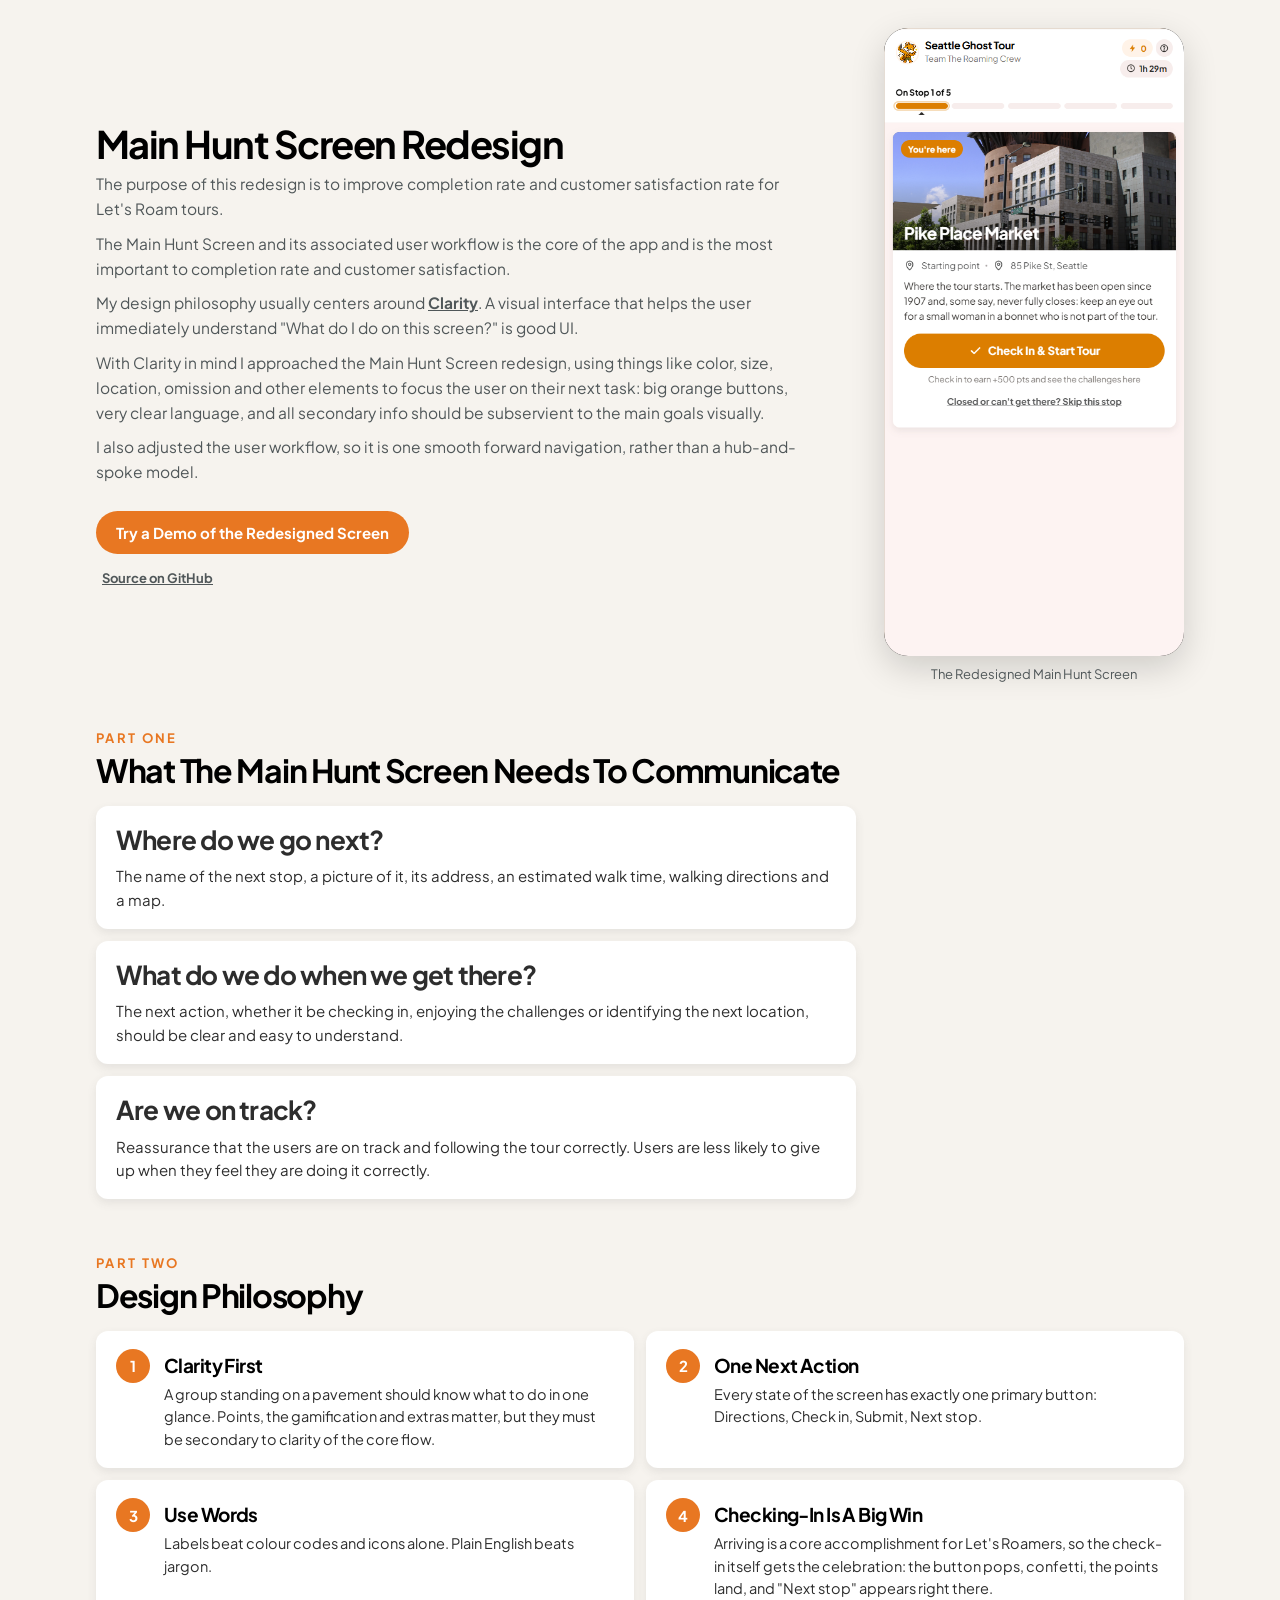
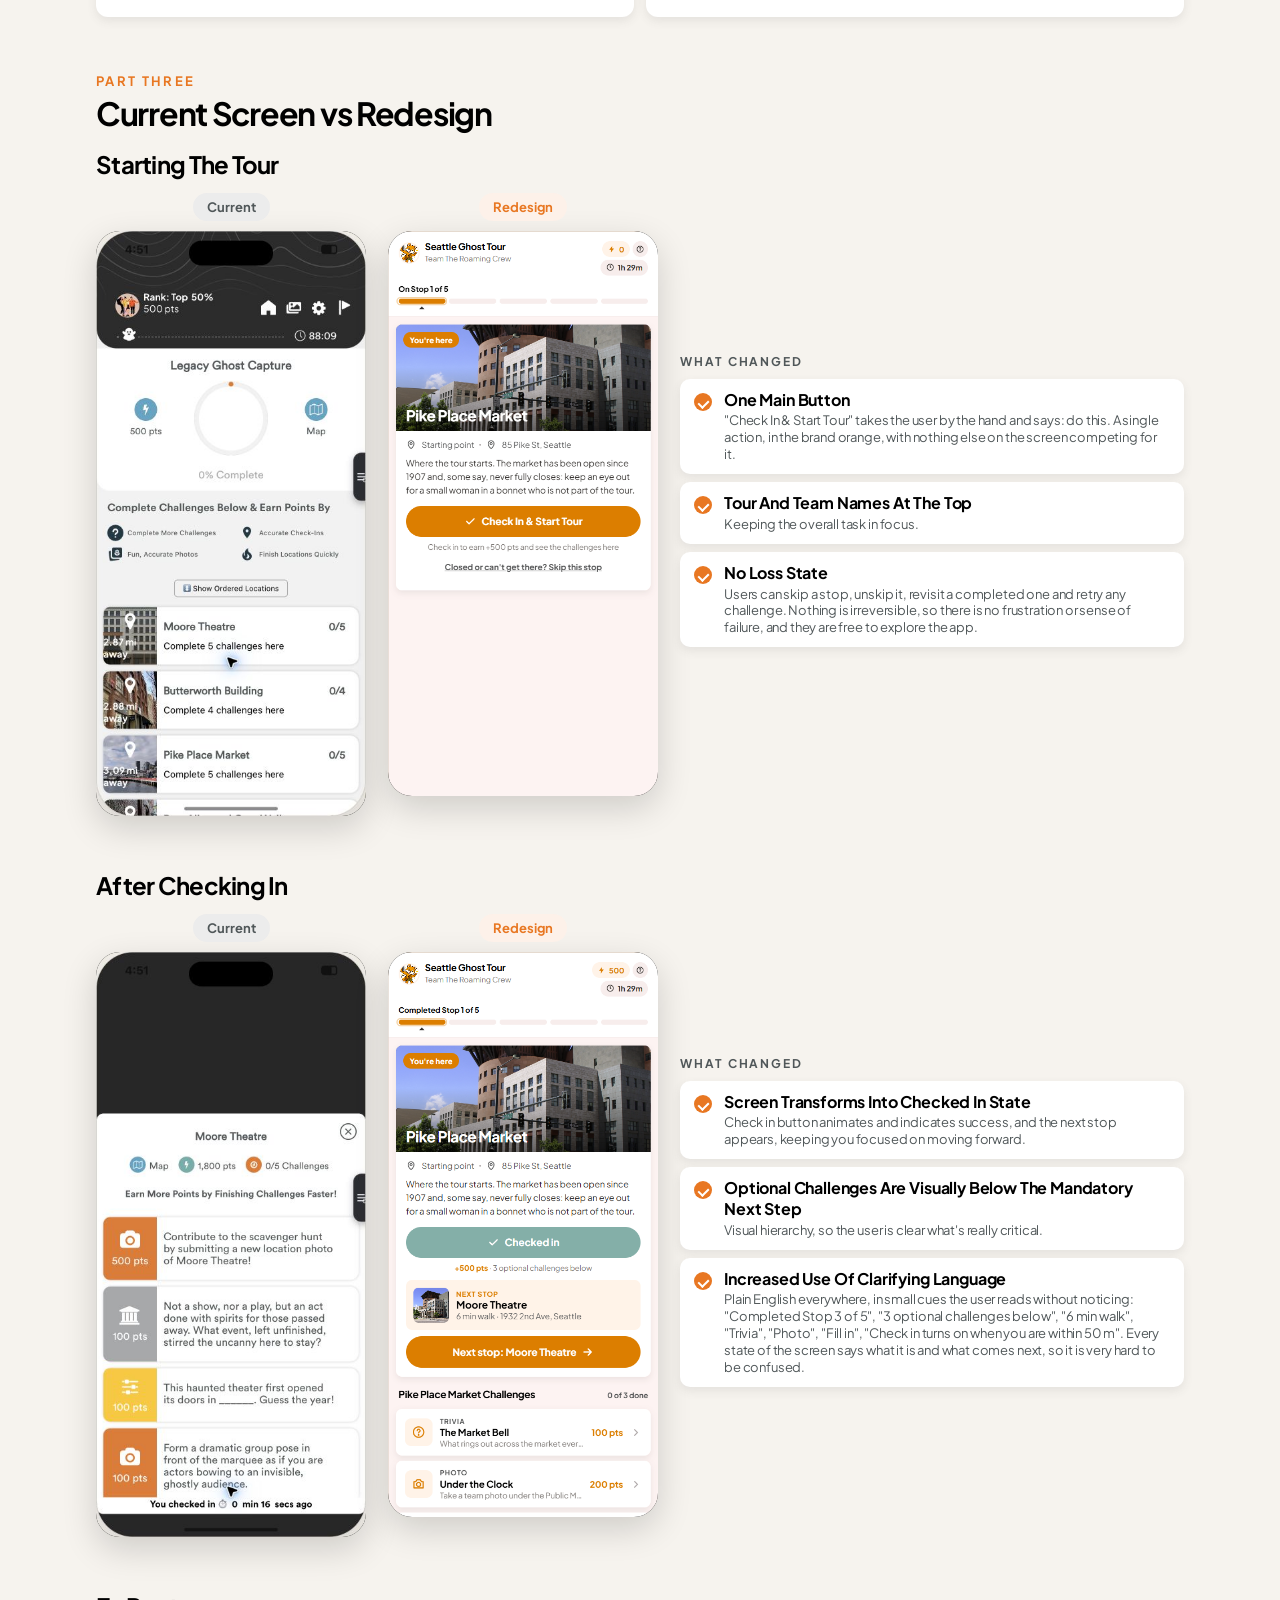
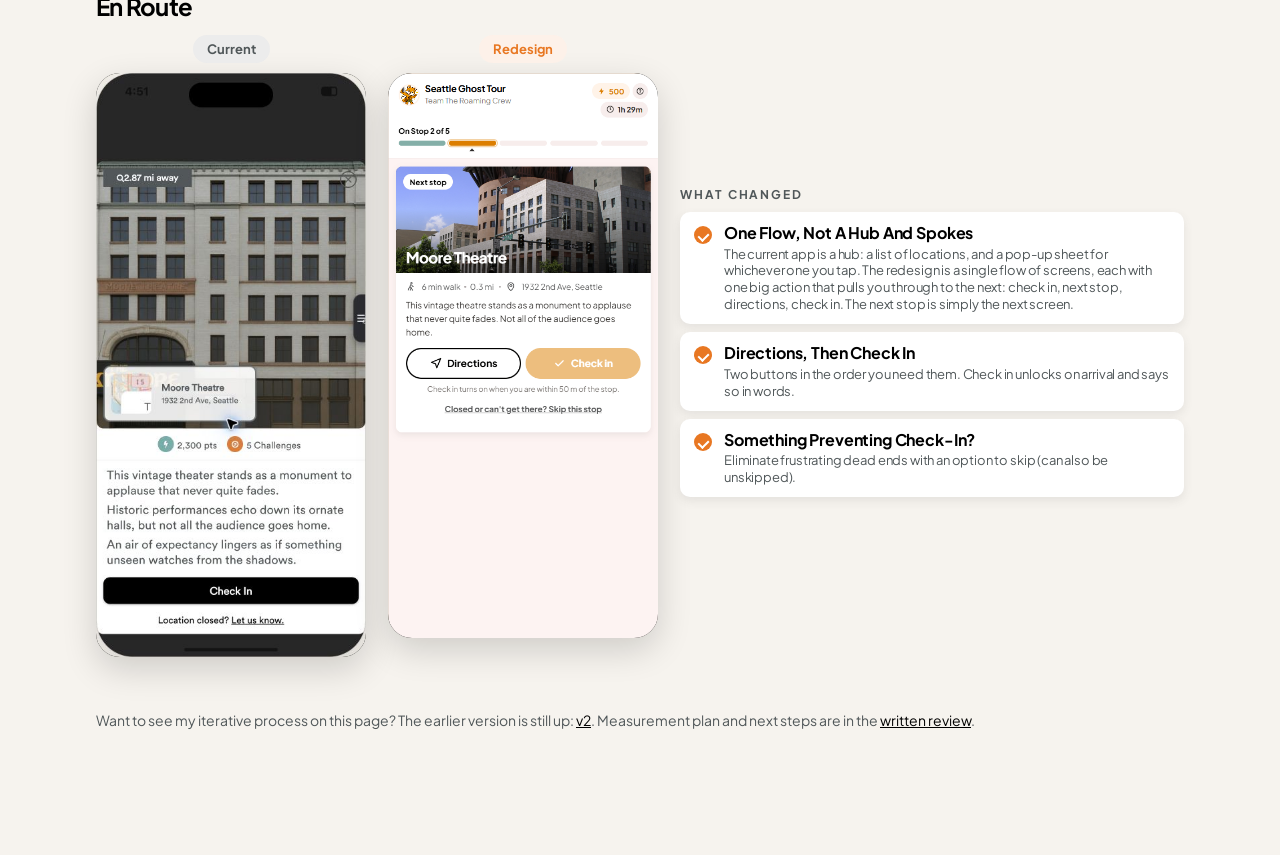
==== commit 3187f52a: "Unlink the v1 screen-by-screen page Co-Authored-By: Claude Fable 5.1 <noreply@anthropic.com> Claude-" ====
--- a/review-v3.html
+++ b/review-v3.html
@@ -157,7 +157,7 @@
       </div>
     </div>
 
-    <p class="foot">Want to see my iterative process on this page? Every version is still up: <a href="./review.html">v1</a> · <a href="./review-v2.html">v2</a>. Measurement plan and next steps are in the <a href="https://github.com/mikeprimak/lets-roam-hunt/blob/main/DESIGN_REVIEW.md">written review</a>.</p>
+    <p class="foot">Want to see my iterative process on this page? The earlier version is still up: <a href="./review-v2.html">v2</a>. Measurement plan and next steps are in the <a href="https://github.com/mikeprimak/lets-roam-hunt/blob/main/DESIGN_REVIEW.md">written review</a>.</p>
   </section>
 </div>
 </body>
--- a/styles.css
+++ b/styles.css
@@ -67,7 +67,7 @@
 }
 @media (max-width: 480px) {
   /* On a phone the frame must fill the viewport exactly, or a bottom sheet lands below the fold. */
-  html, body { height: 100dvh; overflow: hidden; }
+  body.demo { height: 100dvh; overflow: hidden; }
   .demo-bar { flex-wrap: nowrap; overflow-x: auto; height: 48px; padding: 6px 10px; box-sizing: border-box; scrollbar-width: none; }
   .demo-bar::-webkit-scrollbar { display: none; }
   .demo-bar button, .demo-bar a, .demo-bar strong { white-space: nowrap; flex: none; }
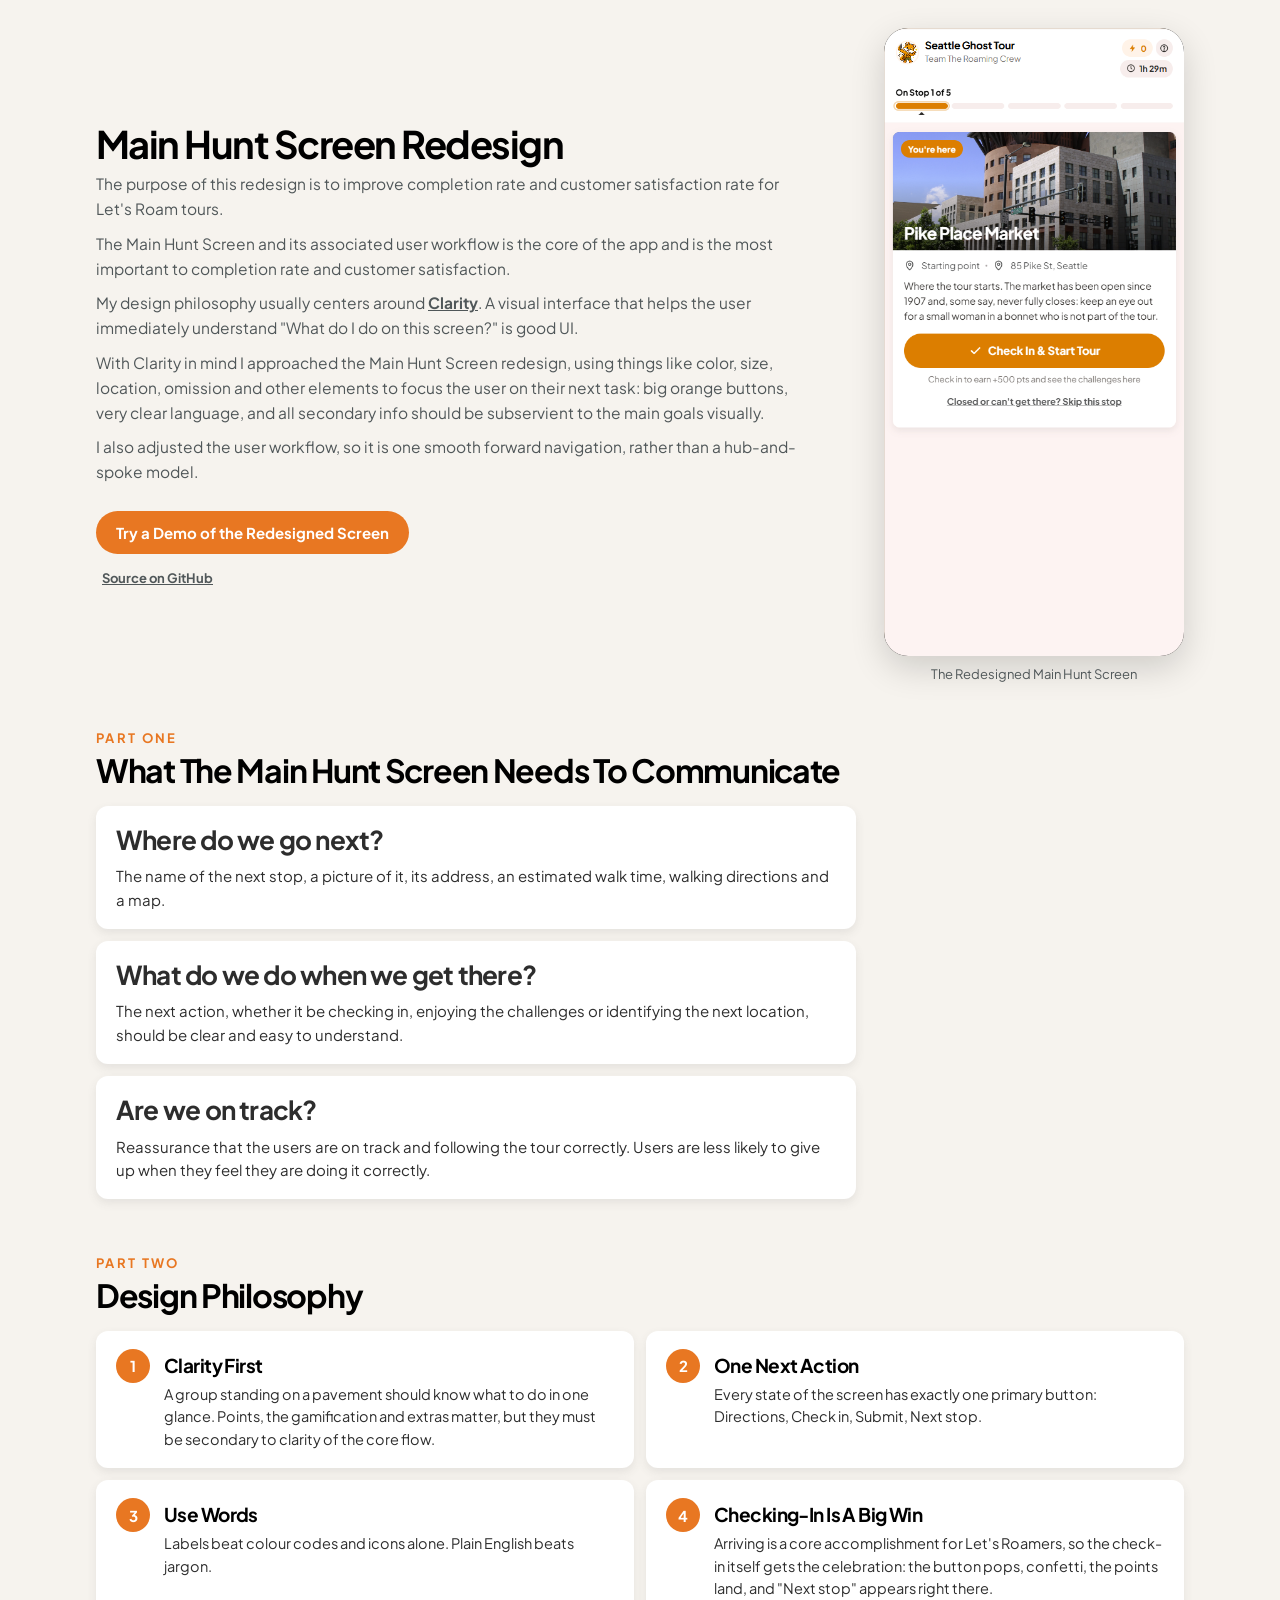
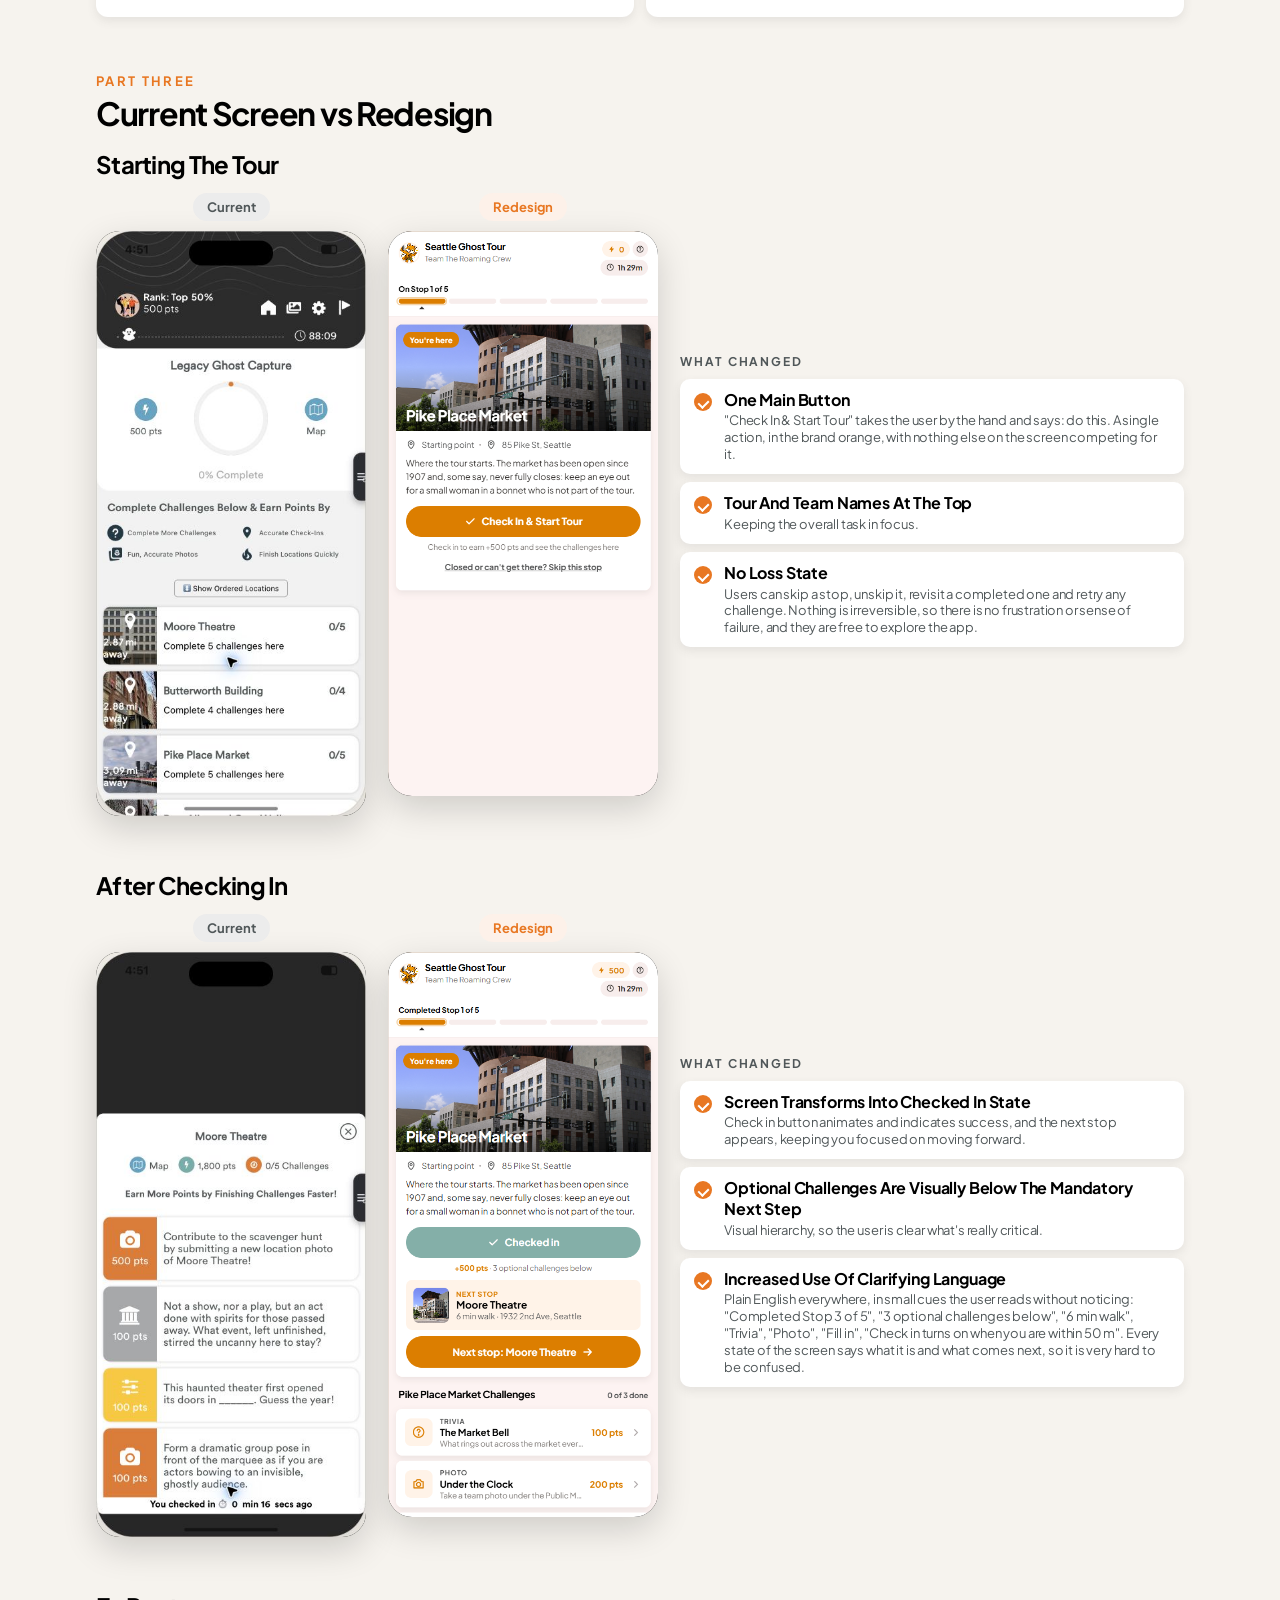
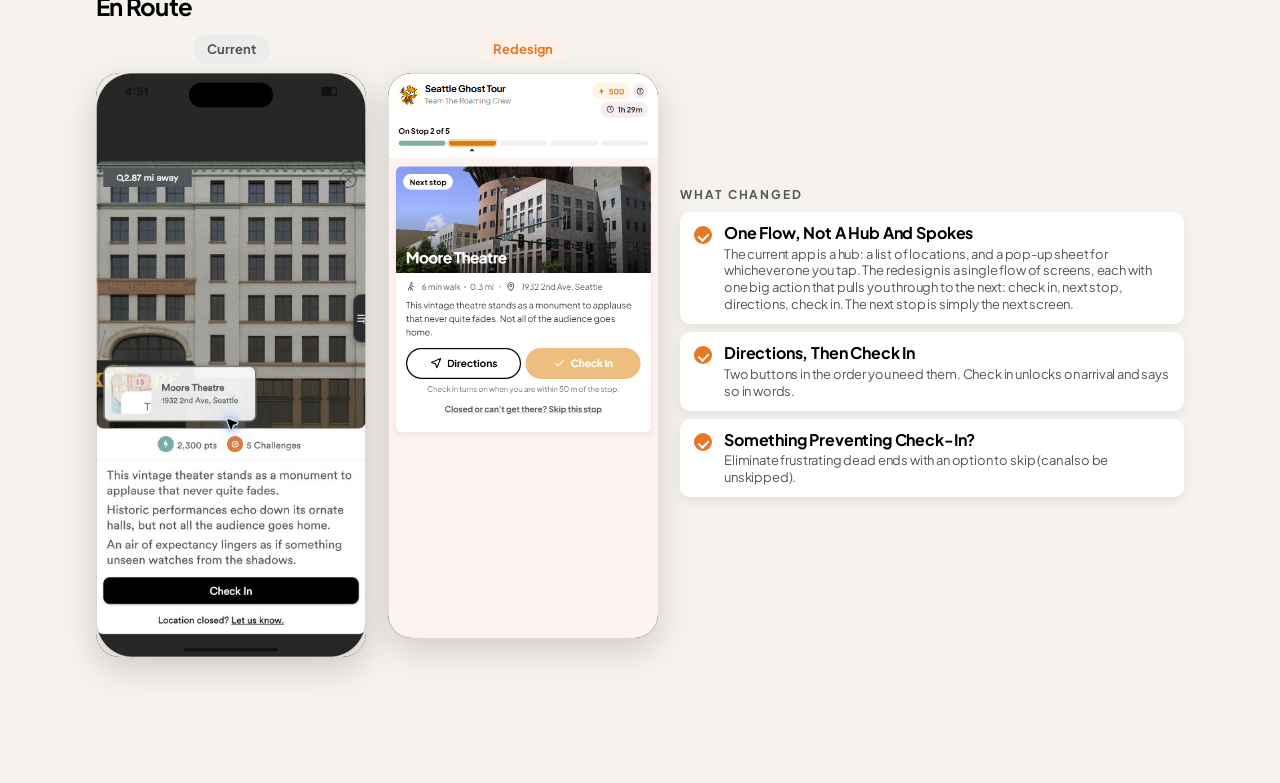
==== commit 0b71a6e1: "Review page: hero screenshot below the text on mobile; drop the footer Co-Authored-By: Claude Fable " ====
--- a/review-v3.html
+++ b/review-v3.html
@@ -17,7 +17,7 @@
     .cta a.secondary { background: #fff; color: var(--lr-black); box-shadow: inset 0 0 0 2px var(--lr-black); }
 
     .hero { display: grid; grid-template-columns: 1fr minmax(240px, 300px); gap: 32px; align-items: center; margin-bottom: 48px; }
-    @media (max-width: 720px) { .hero { grid-template-columns: 1fr; } .hero-shot { order: -1; } }
+    @media (max-width: 720px) { .hero { grid-template-columns: 1fr; } .hero-shot { max-width: 320px; margin: 0 auto; } }
     .hero .cta { margin: 26px 0 0; }
     .hero .src { margin: 16px 0 0 6px; font-size: 13px; font-weight: 700; color: var(--lr-gray-3); }
     .hero .src a { color: var(--lr-gray-3); font-weight: 700; }
@@ -157,7 +157,6 @@
       </div>
     </div>
 
-    <p class="foot">Want to see my iterative process on this page? The earlier version is still up: <a href="./review-v2.html">v2</a>. Measurement plan and next steps are in the <a href="https://github.com/mikeprimak/lets-roam-hunt/blob/main/DESIGN_REVIEW.md">written review</a>.</p>
   </section>
 </div>
 </body>
